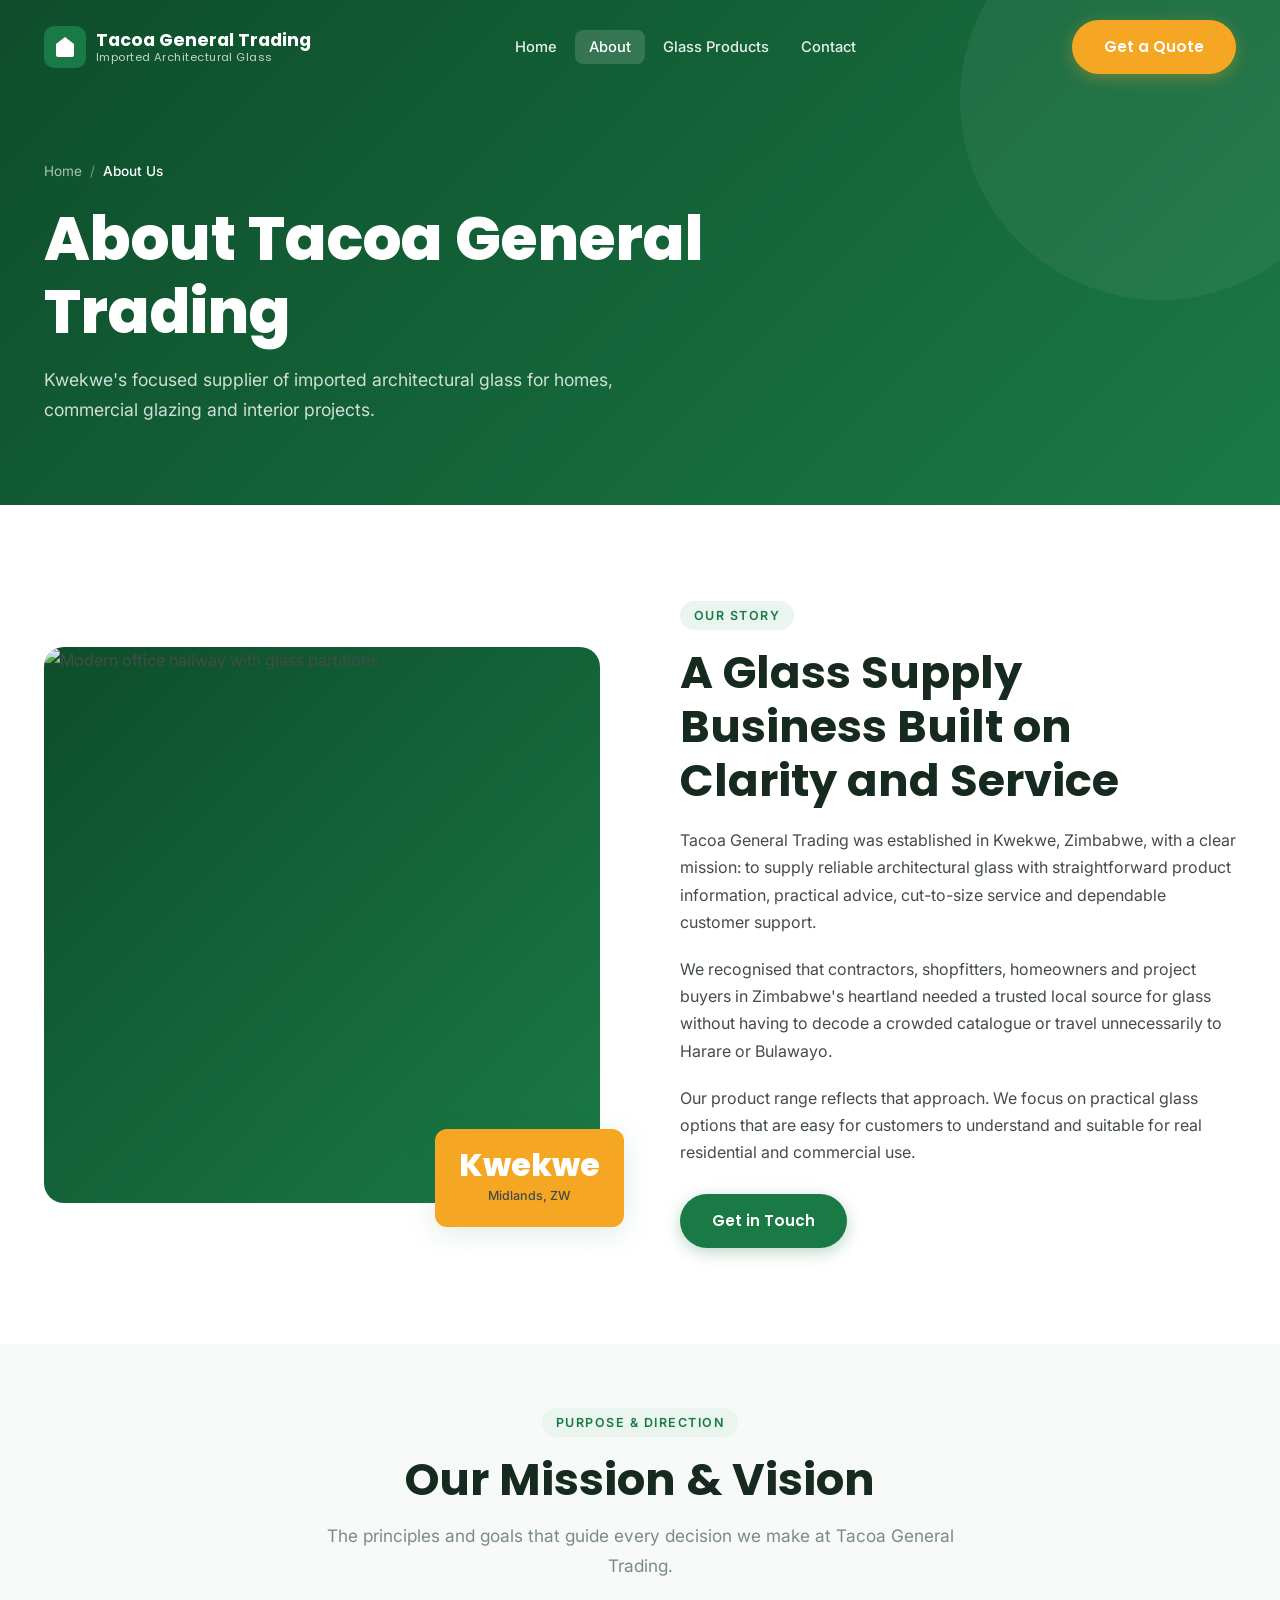
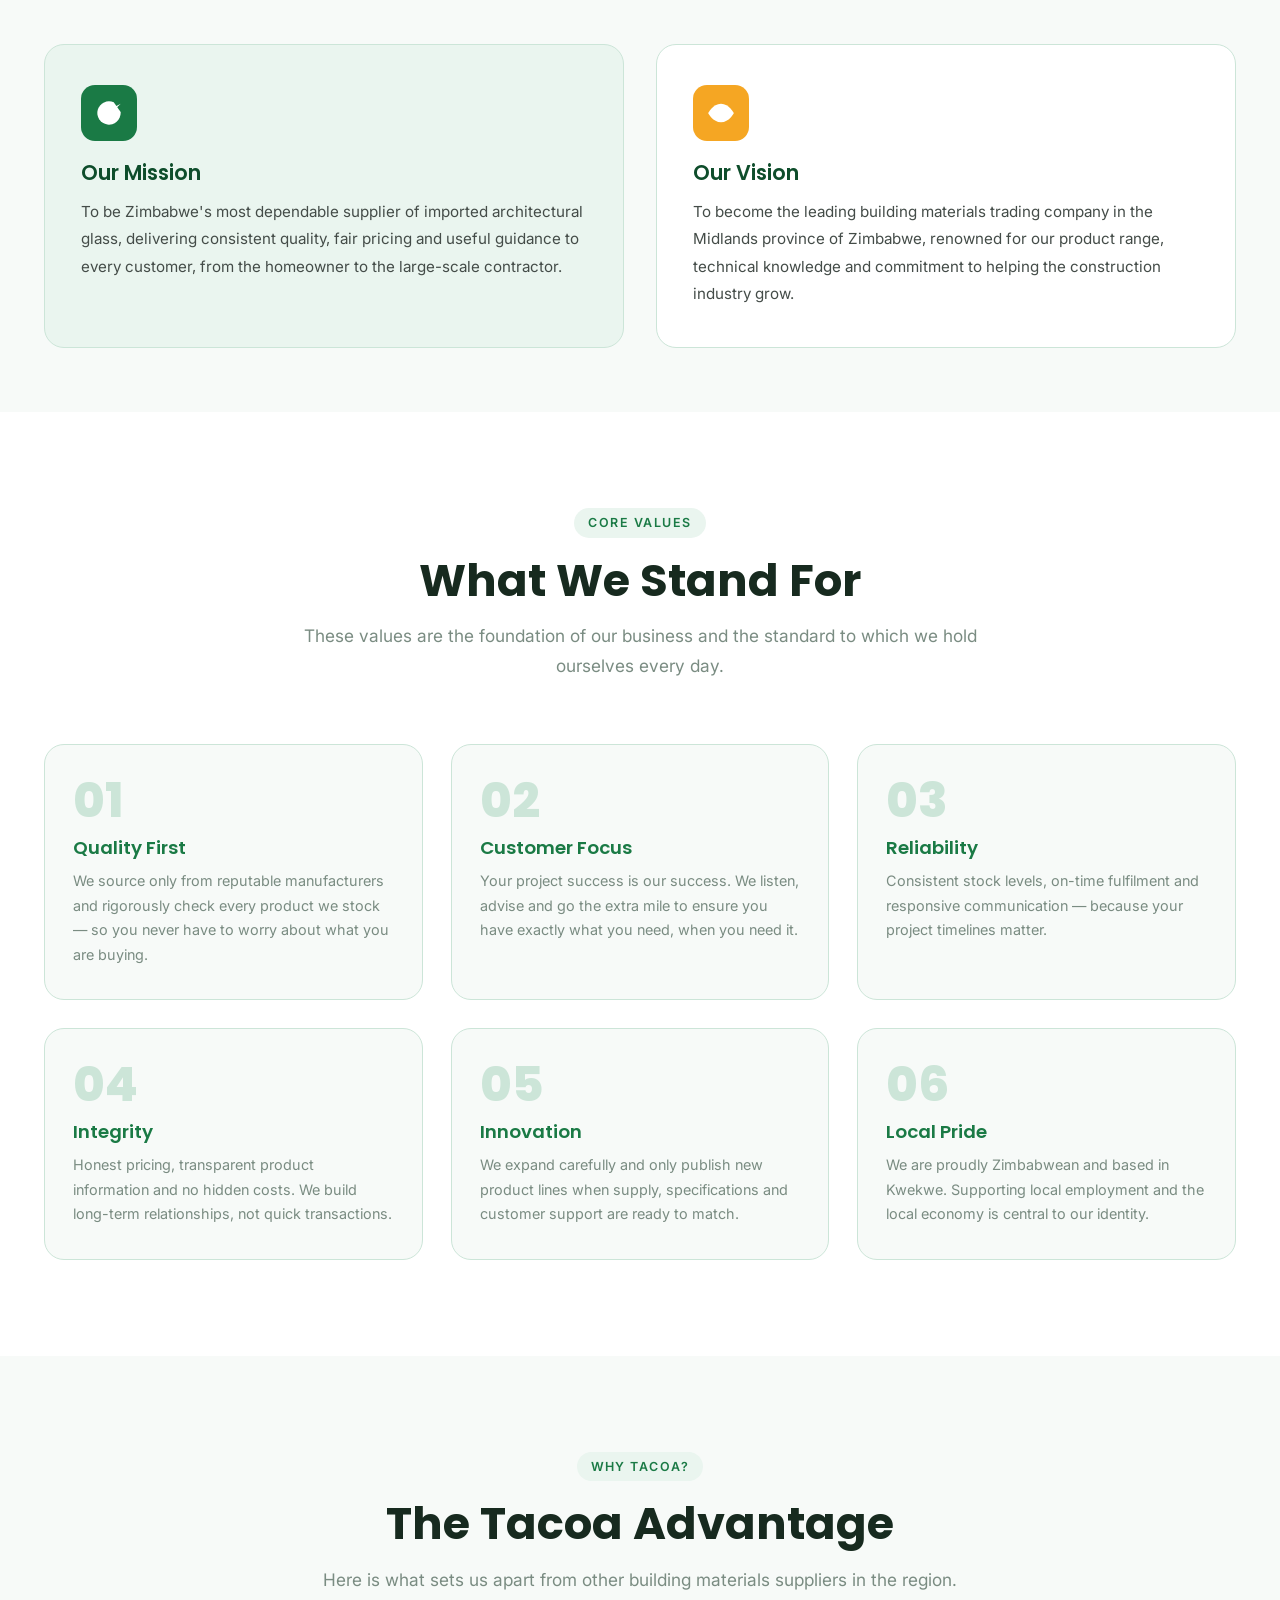
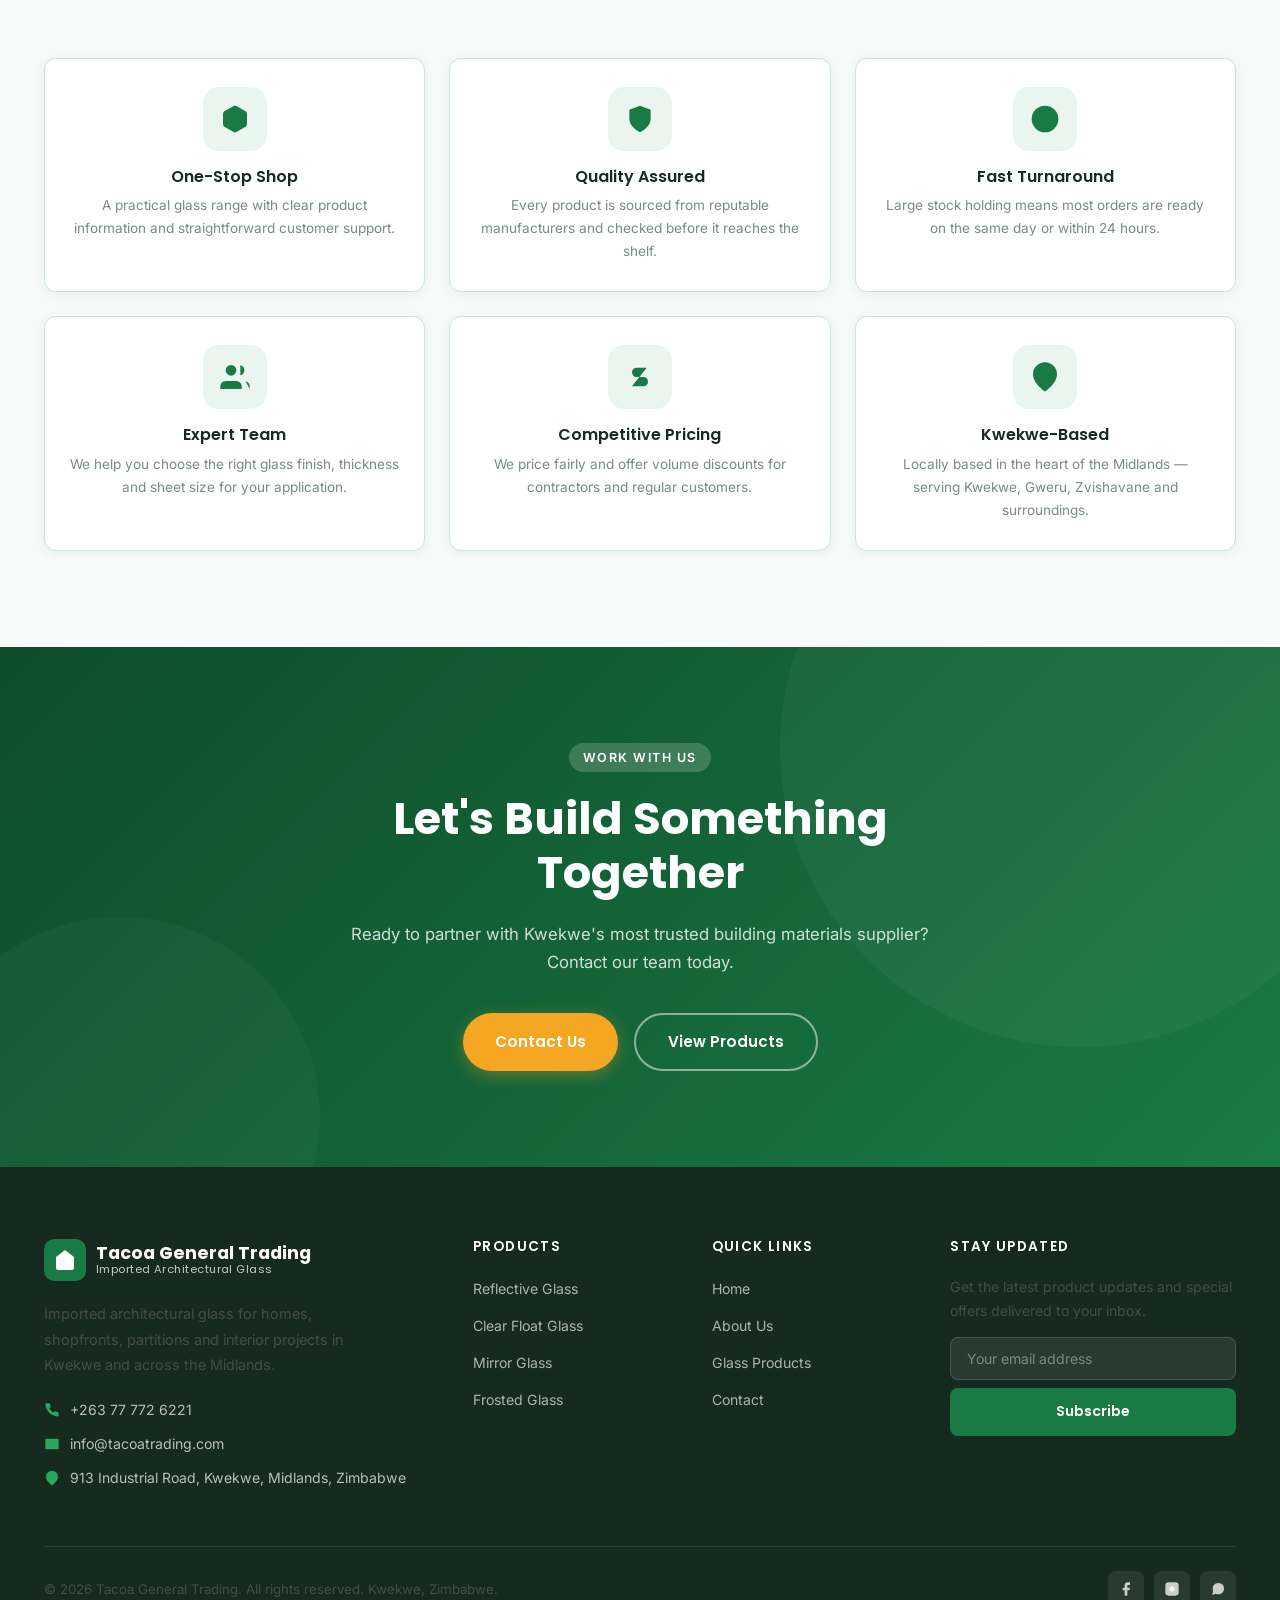
==== about.html @ ed541ab1 "Initial website commit" ====
<!DOCTYPE html>
<html lang="en">
<head>
  <meta charset="UTF-8" />
  <meta name="viewport" content="width=device-width, initial-scale=1.0" />
  <title>About Us — Tacoa General Trading Glass Supply | Kwekwe, Zimbabwe</title>
  <meta name="description" content="Learn about Tacoa General Trading, a Kwekwe-based importer and supplier of architectural glass for residential and commercial projects." />
  <link rel="stylesheet" href="css/style.css" />
</head>
<body>

  <!-- ══ NAVBAR ══════════════════════════════════════════════ -->
  <nav class="navbar" id="navbar">
    <div class="container">
      <div class="nav-inner">
        <a href="index.html" class="nav-logo">
          <div class="nav-logo-icon">
            <svg viewBox="0 0 24 24" fill="white"><path d="M3 9L12 2l9 7v11a2 2 0 01-2 2H5a2 2 0 01-2-2V9z"/><polyline points="9 22 9 12 15 12 15 22" fill="rgba(255,255,255,0.4)"/></svg>
          </div>
          <div class="nav-logo-text">Tacoa General Trading<span>Imported Architectural Glass</span></div>
        </a>
        <ul class="nav-links">
          <li><a href="index.html"      class="nav-link">Home</a></li>
          <li><a href="about.html"      class="nav-link active">About</a></li>
          <li><a href="products.html" class="nav-link">Glass Products</a></li>
          <li><a href="contact.html"    class="nav-link">Contact</a></li>
        </ul>
        <a href="contact.html" class="btn btn-accent nav-cta">Get a Quote</a>
        <button class="hamburger" id="hamburger" aria-label="Open menu"><span></span><span></span><span></span></button>
      </div>
    </div>
  </nav>

  <div class="mobile-overlay" id="mobileOverlay"></div>
  <nav class="mobile-nav" id="mobileNav">
    <a href="index.html"      class="mobile-nav-link">Home</a>
    <a href="about.html"      class="mobile-nav-link">About Us</a>
    <a href="products.html"   class="mobile-nav-link">Glass Products</a>
    <a href="contact.html"    class="mobile-nav-link">Contact</a>
    <div style="margin-top:28px;"><a href="contact.html" class="btn btn-primary" style="width:100%;justify-content:center;">Get a Quote</a></div>
  </nav>

  <!-- ══ PAGE HERO ═══════════════════════════════════════════ -->
  <section class="page-hero">
    <div class="container">
      <div class="page-hero-content">
        <div class="breadcrumb">
          <a href="index.html">Home</a>
          <span>/</span>
          <span class="current">About Us</span>
        </div>
        <h1>About Tacoa General Trading</h1>
        <p>Kwekwe's focused supplier of imported architectural glass for homes, commercial glazing and interior projects.</p>
      </div>
    </div>
  </section>

  <!-- ══ COMPANY STORY ════════════════════════════════════════ -->
  <section class="section">
    <div class="container">
      <div class="about-grid">
        <div class="about-visual fade-up">
          <div class="about-img-wrap" style="aspect-ratio:1;">
            <img src="https://images.pexels.com/photos/8477485/pexels-photo-8477485.jpeg?auto=compress&cs=tinysrgb&w=1200" alt="Modern office hallway with glass partitions" />
          </div>
          <div class="about-badge">
            <div class="num">Kwekwe</div>
            <p>Midlands, ZW</p>
          </div>
        </div>
        <div class="about-text fade-up delay-2">
          <span class="label">Our Story</span>
          <h2>A Glass Supply Business Built on Clarity and Service</h2>
          <p>
            Tacoa General Trading was established in Kwekwe, Zimbabwe, with a clear mission: to supply reliable architectural glass with straightforward product information, practical advice, cut-to-size service and dependable customer support.
          </p>
          <p>
            We recognised that contractors, shopfitters, homeowners and project buyers in Zimbabwe's heartland needed a trusted local source for glass without having to decode a crowded catalogue or travel unnecessarily to Harare or Bulawayo.
          </p>
          <p>
            Our product range reflects that approach. We focus on practical glass options that are easy for customers to understand and suitable for real residential and commercial use.
          </p>
          <a href="contact.html" class="btn btn-primary" style="margin-top:8px;">Get in Touch</a>
        </div>
      </div>
    </div>
  </section>

  <!-- ══ MISSION & VISION ════════════════════════════════════ -->
  <section class="section section-sm" style="background:var(--off-white);">
    <div class="container">
      <div class="section-header fade-up">
        <span class="label">Purpose &amp; Direction</span>
        <h2>Our Mission &amp; Vision</h2>
        <p>The principles and goals that guide every decision we make at Tacoa General Trading.</p>
      </div>
      <div class="mission-vision-grid">
        <div class="mv-card mission fade-up delay-1">
          <div class="mv-icon">
            <svg viewBox="0 0 24 24"><path d="M22 11.08V12a10 10 0 11-5.93-9.14"/><polyline points="22 4 12 14.01 9 11.01"/></svg>
          </div>
          <h3>Our Mission</h3>
          <p>
            To be Zimbabwe's most dependable supplier of imported architectural glass, delivering consistent quality, fair pricing and useful guidance to every customer, from the homeowner to the large-scale contractor.
          </p>
        </div>
        <div class="mv-card vision fade-up delay-2">
          <div class="mv-icon">
            <svg viewBox="0 0 24 24"><path d="M1 12s4-8 11-8 11 8 11 8-4 8-11 8-11-8-11-8z"/><circle cx="12" cy="12" r="3"/></svg>
          </div>
          <h3>Our Vision</h3>
          <p>
            To become the leading building materials trading company in the Midlands province of Zimbabwe, renowned for our product range, technical knowledge and commitment to helping the construction industry grow.
          </p>
        </div>
      </div>
    </div>
  </section>

  <!-- ══ VALUES ═══════════════════════════════════════════════ -->
  <section class="section values-section">
    <div class="container">
      <div class="section-header fade-up">
        <span class="label">Core Values</span>
        <h2>What We Stand For</h2>
        <p>These values are the foundation of our business and the standard to which we hold ourselves every day.</p>
      </div>
      <div class="values-grid">
        <div class="value-card fade-up delay-1">
          <div class="value-num">01</div>
          <h3>Quality First</h3>
          <p>We source only from reputable manufacturers and rigorously check every product we stock — so you never have to worry about what you are buying.</p>
        </div>
        <div class="value-card fade-up delay-2">
          <div class="value-num">02</div>
          <h3>Customer Focus</h3>
          <p>Your project success is our success. We listen, advise and go the extra mile to ensure you have exactly what you need, when you need it.</p>
        </div>
        <div class="value-card fade-up delay-3">
          <div class="value-num">03</div>
          <h3>Reliability</h3>
          <p>Consistent stock levels, on-time fulfilment and responsive communication — because your project timelines matter.</p>
        </div>
        <div class="value-card fade-up delay-1">
          <div class="value-num">04</div>
          <h3>Integrity</h3>
          <p>Honest pricing, transparent product information and no hidden costs. We build long-term relationships, not quick transactions.</p>
        </div>
        <div class="value-card fade-up delay-2">
          <div class="value-num">05</div>
          <h3>Innovation</h3>
          <p>We expand carefully and only publish new product lines when supply, specifications and customer support are ready to match.</p>
        </div>
        <div class="value-card fade-up delay-3">
          <div class="value-num">06</div>
          <h3>Local Pride</h3>
          <p>We are proudly Zimbabwean and based in Kwekwe. Supporting local employment and the local economy is central to our identity.</p>
        </div>
      </div>
    </div>
  </section>

  <!-- ══ WHY CHOOSE US ════════════════════════════════════════ -->
  <section class="section" style="background:var(--off-white);">
    <div class="container">
      <div class="section-header fade-up">
        <span class="label">Why Tacoa?</span>
        <h2>The Tacoa Advantage</h2>
        <p>Here is what sets us apart from other building materials suppliers in the region.</p>
      </div>
      <div class="products-grid">
        <div class="product-card fade-up delay-1">
          <div class="product-icon"><svg viewBox="0 0 24 24"><path d="M21 16V8a2 2 0 00-1-1.73l-7-4a2 2 0 00-2 0l-7 4A2 2 0 003 8v8a2 2 0 001 1.73l7 4a2 2 0 002 0l7-4A2 2 0 0021 16z"/></svg></div>
          <h4>One-Stop Shop</h4>
          <p>A practical glass range with clear product information and straightforward customer support.</p>
        </div>
        <div class="product-card fade-up delay-2">
          <div class="product-icon"><svg viewBox="0 0 24 24"><path d="M12 22s8-4 8-10V5l-8-3-8 3v7c0 6 8 10 8 10z"/></svg></div>
          <h4>Quality Assured</h4>
          <p>Every product is sourced from reputable manufacturers and checked before it reaches the shelf.</p>
        </div>
        <div class="product-card fade-up delay-3">
          <div class="product-icon"><svg viewBox="0 0 24 24"><circle cx="12" cy="12" r="10"/><polyline points="12 6 12 12 16 14"/></svg></div>
          <h4>Fast Turnaround</h4>
          <p>Large stock holding means most orders are ready on the same day or within 24 hours.</p>
        </div>
        <div class="product-card fade-up delay-1">
          <div class="product-icon"><svg viewBox="0 0 24 24"><path d="M17 21v-2a4 4 0 00-4-4H5a4 4 0 00-4 4v2"/><circle cx="9" cy="7" r="4"/><path d="M23 21v-2a4 4 0 00-3-3.87M16 3.13a4 4 0 010 7.75"/></svg></div>
          <h4>Expert Team</h4>
          <p>We help you choose the right glass finish, thickness and sheet size for your application.</p>
        </div>
        <div class="product-card fade-up delay-2">
          <div class="product-icon"><svg viewBox="0 0 24 24"><line x1="12" y1="1" x2="12" y2="23"/><path d="M17 5H9.5a3.5 3.5 0 000 7h5a3.5 3.5 0 010 7H6"/></svg></div>
          <h4>Competitive Pricing</h4>
          <p>We price fairly and offer volume discounts for contractors and regular customers.</p>
        </div>
        <div class="product-card fade-up delay-3">
          <div class="product-icon"><svg viewBox="0 0 24 24"><path d="M21 10c0 7-9 13-9 13S3 17 3 10a9 9 0 0118 0z"/><circle cx="12" cy="10" r="3"/></svg></div>
          <h4>Kwekwe-Based</h4>
          <p>Locally based in the heart of the Midlands — serving Kwekwe, Gweru, Zvishavane and surroundings.</p>
        </div>
      </div>
    </div>
  </section>

  <!-- ══ CTA ══════════════════════════════════════════════════ -->
  <section class="cta-banner">
    <div class="cta-content fade-up">
      <span class="label white">Work With Us</span>
      <h2>Let's Build Something Together</h2>
      <p>Ready to partner with Kwekwe's most trusted building materials supplier? Contact our team today.</p>
      <div class="cta-actions">
        <a href="contact.html"  class="btn btn-accent">Contact Us</a>
        <a href="products.html" class="btn btn-outline" style="border-color:rgba(255,255,255,.5);color:white;">View Products</a>
      </div>
    </div>
  </section>

  <!-- ══ FOOTER ═══════════════════════════════════════════════ -->
  <footer>
    <div class="container">
      <div class="footer-grid">
        <div class="footer-brand">
          <a href="index.html" class="nav-logo" style="text-decoration:none;">
            <div class="nav-logo-icon"><svg viewBox="0 0 24 24" fill="white"><path d="M3 9L12 2l9 7v11a2 2 0 01-2 2H5a2 2 0 01-2-2V9z"/></svg></div>
            <div class="nav-logo-text">Tacoa General Trading<span>Imported Architectural Glass</span></div>
          </a>
          <p>Imported architectural glass for homes, shopfronts, partitions and interior projects in Kwekwe and across the Midlands.</p>
          <div class="footer-contact">
            <a href="tel:+263777726221"><svg viewBox="0 0 24 24" fill="currentColor"><path d="M22 16.92v3a2 2 0 01-2.18 2 19.79 19.79 0 01-8.63-3.07 19.5 19.5 0 01-6-6A19.79 19.79 0 012.12 4.18 2 2 0 014.11 2h3a2 2 0 012 1.72c.127.96.361 1.903.7 2.81a2 2 0 01-.45 2.11L8.09 9.91a16 16 0 006 6l1.27-1.27a2 2 0 012.11-.45c.907.339 1.85.573 2.81.7A2 2 0 0122 16.92z"/></svg>+263 77 772 6221</a>
            <a href="mailto:info@tacoatrading.com"><svg viewBox="0 0 24 24" fill="currentColor"><path d="M4 4h16c1.1 0 2 .9 2 2v12c0 1.1-.9 2-2 2H4c-1.1 0-2-.9-2-2V6c0-1.1.9-2 2-2z"/><polyline points="22,6 12,13 2,6"/></svg>info@tacoatrading.com</a>
            <a href="https://maps.google.com/?q=913+Industrial+Road,+Kwekwe,+Midlands,+Zimbabwe" target="_blank" rel="noopener noreferrer"><svg viewBox="0 0 24 24" fill="currentColor"><path d="M21 10c0 7-9 13-9 13S3 17 3 10a9 9 0 0118 0z"/><circle cx="12" cy="10" r="3"/></svg>913 Industrial Road, Kwekwe, Midlands, Zimbabwe</a>
          </div>
        </div>
        <div class="footer-col">
          <h4>Products</h4>
          <ul>
            <li><a href="products.html#reflective">Reflective Glass</a></li>
            <li><a href="products.html#clear-float">Clear Float Glass</a></li>
            <li><a href="products.html#mirror">Mirror Glass</a></li>
            <li><a href="products.html#frosted">Frosted Glass</a></li>
          </ul>
        </div>
        <div class="footer-col">
          <h4>Quick Links</h4>
          <ul>
            <li><a href="index.html">Home</a></li>
            <li><a href="about.html">About Us</a></li>
            <li><a href="products.html">Glass Products</a></li>
            <li><a href="contact.html">Contact</a></li>
          </ul>
        </div>
        <div class="footer-col footer-newsletter">
          <h4>Stay Updated</h4>
          <p>Get the latest product updates and special offers delivered to your inbox.</p>
          <form class="newsletter-form" onsubmit="return false;">
            <input type="email" class="newsletter-input" placeholder="Your email address" autocomplete="email" />
            <button class="newsletter-btn" type="submit">Subscribe</button>
          </form>
        </div>
      </div>
      <div class="footer-bottom">
        <p>&copy; 2026 Tacoa General Trading. All rights reserved. Kwekwe, Zimbabwe.</p>
        <div class="social-links">
          <a href="#" class="social-link" aria-label="Facebook"><svg viewBox="0 0 24 24" fill="currentColor"><path d="M18 2h-3a5 5 0 00-5 5v3H7v4h3v8h4v-8h3l1-4h-4V7a1 1 0 011-1h3z"/></svg></a>
          <a href="#" class="social-link" aria-label="Instagram"><svg viewBox="0 0 24 24" fill="currentColor"><rect x="2" y="2" width="20" height="20" rx="5" ry="5"/><path d="M16 11.37A4 4 0 1112.63 8 4 4 0 0116 11.37z"/><line x1="17.5" y1="6.5" x2="17.51" y2="6.5"/></svg></a>
          <a href="#" class="social-link" aria-label="WhatsApp"><svg viewBox="0 0 24 24" fill="currentColor"><path d="M21 11.5a8.38 8.38 0 01-.9 3.8 8.5 8.5 0 01-7.6 4.7 8.38 8.38 0 01-3.8-.9L3 21l1.9-5.7a8.38 8.38 0 01-.9-3.8 8.5 8.5 0 014.7-7.6 8.38 8.38 0 013.8-.9h.5a8.48 8.48 0 018 8v.5z"/></svg></a>
        </div>
      </div>
    </div>
  </footer>

  <script src="js/main.js"></script>
</body>
</html>
---- css/style.css ----
/* ============================================================
   TACOA GENERAL TRADING — Main Stylesheet
   ============================================================ */

@import url('https://fonts.googleapis.com/css2?family=Inter:wght@300;400;500;600&family=Poppins:wght@400;600;700;800&display=swap');

/* ── Custom Properties ──────────────────────────────────────── */
:root {
  --primary:       #1a7a45;
  --primary-dark:  #0e4d2b;
  --primary-light: #28a85c;
  --primary-pale:  #eaf5ef;
  --accent:        #f5a623;
  --accent-dark:   #d4881a;
  --white:         #ffffff;
  --off-white:     #f7faf8;
  --text-dark:     #172a1f;
  --text-body:     #444c48;
  --text-light:    #7a8c82;
  --border:        #cce5d8;
  --shadow-sm:     0 2px 10px rgba(26,122,69,.08);
  --shadow:        0 6px 28px rgba(26,122,69,.14);
  --shadow-lg:     0 12px 48px rgba(26,122,69,.22);
  --radius:        12px;
  --radius-lg:     20px;
  --transition:    all .3s ease;
  --max-w:         1240px;
}

/* ── Reset & Base ─────────────────────────────────────────── */
*, *::before, *::after { margin: 0; padding: 0; box-sizing: border-box; }
html { scroll-behavior: smooth; font-size: 16px; }
body {
  font-family: 'Inter', 'Segoe UI', sans-serif;
  color: var(--text-body);
  background: var(--white);
  line-height: 1.7;
  overflow-x: hidden;
}
img { max-width: 100%; height: auto; display: block; }
a  { text-decoration: none; color: inherit; }
ul { list-style: none; }
button { cursor: pointer; border: none; background: none; font: inherit; }

/* ── Typography ───────────────────────────────────────────── */
h1, h2, h3, h4 {
  font-family: 'Poppins', sans-serif;
  color: var(--text-dark);
  line-height: 1.2;
}
h1 { font-size: clamp(2.2rem, 5vw, 3.8rem); font-weight: 800; }
h2 { font-size: clamp(1.8rem, 3.5vw, 2.8rem); font-weight: 700; }
h3 { font-size: clamp(1.2rem, 2.5vw, 1.6rem); font-weight: 600; }
h4 { font-size: 1.1rem; font-weight: 600; }
p  { font-size: 1rem; color: var(--text-body); }

/* ── Layout Utilities ─────────────────────────────────────── */
.container  { max-width: var(--max-w); margin: 0 auto; padding: 0 24px; }
.section    { padding: 96px 0; }
.section-sm { padding: 64px 0; }

.label {
  display: inline-block;
  font-size: .78rem;
  font-weight: 600;
  letter-spacing: .12em;
  text-transform: uppercase;
  color: var(--primary);
  background: var(--primary-pale);
  padding: 4px 14px;
  border-radius: 100px;
  margin-bottom: 16px;
}
.label.white {
  color: var(--white);
  background: rgba(255,255,255,.18);
}

.section-header { text-align: center; max-width: 680px; margin: 0 auto 64px; }
.section-header p { font-size: 1.08rem; color: var(--text-light); margin-top: 14px; }

/* ── Buttons ──────────────────────────────────────────────── */
.btn {
  display: inline-flex;
  align-items: center;
  gap: 8px;
  padding: 14px 32px;
  border-radius: 100px;
  font-family: 'Poppins', sans-serif;
  font-size: .95rem;
  font-weight: 600;
  transition: var(--transition);
  white-space: nowrap;
}
.btn-primary {
  background: var(--primary);
  color: var(--white);
  box-shadow: 0 4px 16px rgba(26,122,69,.3);
}
.btn-primary:hover {
  background: var(--primary-dark);
  transform: translateY(-2px);
  box-shadow: 0 8px 24px rgba(26,122,69,.4);
}
.btn-outline {
  border: 2px solid var(--primary);
  color: var(--primary);
}
.btn-outline:hover {
  background: var(--primary);
  color: var(--white);
  transform: translateY(-2px);
}
.btn-white {
  background: var(--white);
  color: var(--primary-dark);
  box-shadow: 0 4px 16px rgba(0,0,0,.12);
}
.btn-white:hover {
  background: var(--primary-pale);
  transform: translateY(-2px);
}
.btn-accent {
  background: var(--accent);
  color: var(--white);
  box-shadow: 0 4px 16px rgba(245,166,35,.35);
}
.btn-accent:hover {
  background: var(--accent-dark);
  transform: translateY(-2px);
}

/* ── Navigation ───────────────────────────────────────────── */
.navbar {
  position: fixed;
  top: 0; left: 0; right: 0;
  z-index: 1000;
  padding: 20px 0;
  transition: var(--transition);
}
.navbar.scrolled {
  background: var(--white);
  box-shadow: 0 2px 24px rgba(0,0,0,.1);
  padding: 12px 0;
}
.navbar.scrolled .nav-logo-text { color: var(--primary-dark); }
.navbar.scrolled .nav-link      { color: var(--text-dark); }
.navbar.scrolled .nav-link:hover { color: var(--primary); }

.nav-inner {
  display: flex;
  align-items: center;
  justify-content: space-between;
  gap: 24px;
}

.nav-logo { display: flex; align-items: center; gap: 10px; }
.nav-logo-icon {
  width: 42px; height: 42px;
  background: var(--primary);
  border-radius: 10px;
  display: flex; align-items: center; justify-content: center;
  flex-shrink: 0;
}
.nav-logo-icon svg { width: 24px; height: 24px; fill: white; }
.nav-logo-text {
  font-family: 'Poppins', sans-serif;
  font-weight: 700;
  font-size: 1.1rem;
  color: var(--white);
  line-height: 1.15;
  transition: var(--transition);
}
.nav-logo-text span {
  display: block;
  font-size: .7rem;
  font-weight: 400;
  opacity: .75;
  letter-spacing: .04em;
}

.nav-links {
  display: flex;
  align-items: center;
  gap: 4px;
}
.nav-link {
  font-size: .92rem;
  font-weight: 500;
  color: rgba(255,255,255,.9);
  padding: 8px 14px;
  border-radius: 8px;
  transition: var(--transition);
}
.nav-link:hover, .nav-link.active {
  color: var(--white);
  background: rgba(255,255,255,.15);
}
.navbar.scrolled .nav-link:hover,
.navbar.scrolled .nav-link.active {
  background: var(--primary-pale);
  color: var(--primary);
}

.nav-cta { margin-left: 12px; }

/* Dropdown */
.nav-dropdown { position: relative; }
.dropdown-menu {
  position: absolute;
  top: calc(100% + 8px);
  left: 50%;
  transform: translateX(-50%) translateY(8px);
  background: var(--white);
  border-radius: var(--radius);
  box-shadow: var(--shadow-lg);
  min-width: 220px;
  padding: 8px;
  opacity: 0;
  pointer-events: none;
  transition: var(--transition);
  border: 1px solid var(--border);
}
.nav-dropdown:hover .dropdown-menu {
  opacity: 1;
  pointer-events: all;
  transform: translateX(-50%) translateY(0);
}
.dropdown-item {
  display: flex;
  align-items: center;
  gap: 10px;
  padding: 10px 14px;
  border-radius: 8px;
  font-size: .9rem;
  font-weight: 500;
  color: var(--text-dark);
  transition: var(--transition);
}
.dropdown-item:hover {
  background: var(--primary-pale);
  color: var(--primary);
}
.dropdown-item .icon {
  width: 32px; height: 32px;
  background: var(--primary-pale);
  border-radius: 8px;
  display: flex; align-items: center; justify-content: center;
  flex-shrink: 0;
}
.dropdown-item:hover .icon { background: var(--primary); }
.dropdown-item:hover .icon svg { fill: white; stroke: white; }

/* Hamburger */
.hamburger {
  display: none;
  flex-direction: column;
  gap: 5px;
  padding: 8px;
}
.hamburger span {
  display: block;
  width: 24px; height: 2px;
  background: var(--white);
  border-radius: 2px;
  transition: var(--transition);
}
.navbar.scrolled .hamburger span { background: var(--text-dark); }
.hamburger.open span:nth-child(1) { transform: rotate(45deg) translate(5px,5px); }
.hamburger.open span:nth-child(2) { opacity: 0; }
.hamburger.open span:nth-child(3) { transform: rotate(-45deg) translate(5px,-5px); }

/* Mobile Nav */
.mobile-nav {
  position: fixed;
  top: 0; right: -100%;
  width: min(340px, 100vw);
  height: 100vh;
  background: var(--white);
  z-index: 999;
  padding: 100px 32px 40px;
  box-shadow: -8px 0 40px rgba(0,0,0,.15);
  transition: right .35s ease;
  overflow-y: auto;
}
.mobile-nav.open { right: 0; }
.mobile-nav-link {
  display: block;
  font-family: 'Poppins', sans-serif;
  font-size: 1.1rem;
  font-weight: 600;
  color: var(--text-dark);
  padding: 14px 0;
  border-bottom: 1px solid var(--border);
  transition: var(--transition);
}
.mobile-nav-link:hover { color: var(--primary); padding-left: 8px; }
.mobile-nav-sub { padding-left: 16px; }
.mobile-nav-sub .mobile-nav-link { font-size: .95rem; font-weight: 500; }
.mobile-overlay {
  position: fixed;
  inset: 0;
  background: rgba(0,0,0,.45);
  z-index: 998;
  opacity: 0;
  pointer-events: none;
  transition: opacity .35s ease;
}
.mobile-overlay.open { opacity: 1; pointer-events: all; }

/* ── Hero ─────────────────────────────────────────────────── */
.hero {
  min-height: 100vh;
  position: relative;
  display: flex;
  align-items: center;
  overflow: hidden;
}
.hero-bg {
  position: absolute;
  inset: 0;
  background: linear-gradient(135deg, #0a3320 0%, #1a7a45 50%, #0f5530 100%);
}
.hero-pattern {
  position: absolute;
  inset: 0;
  background-image:
    radial-gradient(circle at 20% 50%, rgba(255,255,255,.04) 0%, transparent 40%),
    radial-gradient(circle at 80% 20%, rgba(255,255,255,.06) 0%, transparent 35%),
    radial-gradient(circle at 60% 80%, rgba(245,166,35,.08) 0%, transparent 30%);
  background-size: 100% 100%;
}
.hero-shapes {
  position: absolute;
  inset: 0;
  pointer-events: none;
}
.shape {
  position: absolute;
  border-radius: 50%;
  opacity: .06;
  background: var(--white);
}
.shape-1 { width: 500px; height: 500px; top: -150px; right: -100px; }
.shape-2 { width: 300px; height: 300px; bottom: 50px; left: -80px; }
.shape-3 { width: 180px; height: 180px; top: 30%; right: 20%; opacity: .04; }

.hero-content {
  position: relative;
  z-index: 1;
  padding: 140px 0 80px;
}
.hero-grid {
  display: grid;
  grid-template-columns: 1fr 1fr;
  gap: 60px;
  align-items: center;
}
.hero-text .label { margin-bottom: 20px; }
.hero-title {
  color: var(--white);
  margin-bottom: 24px;
  text-shadow: 0 2px 20px rgba(0,0,0,.2);
}
.hero-title .highlight {
  color: var(--accent);
  display: block;
}
.hero-sub {
  font-size: 1.12rem;
  color: rgba(255,255,255,.82);
  max-width: 520px;
  margin-bottom: 40px;
}
.hero-actions { display: flex; gap: 16px; flex-wrap: wrap; }

.hero-stats {
  display: grid;
  grid-template-columns: repeat(2, 1fr);
  gap: 20px;
  margin-top: 52px;
}
.stat-card {
  background: rgba(255,255,255,.1);
  backdrop-filter: blur(12px);
  border: 1px solid rgba(255,255,255,.15);
  border-radius: var(--radius);
  padding: 20px 24px;
}
.stat-number {
  font-family: 'Poppins', sans-serif;
  font-size: 2rem;
  font-weight: 800;
  color: var(--white);
  line-height: 1;
}
.stat-number .plus { color: var(--accent); }
.stat-label { font-size: .82rem; color: rgba(255,255,255,.7); margin-top: 4px; }

.hero-visual {
  display: grid;
  grid-template-columns: 1fr 1fr;
  gap: 16px;
}
.hero-card {
  background: rgba(255,255,255,.1);
  backdrop-filter: blur(12px);
  border: 1px solid rgba(255,255,255,.15);
  border-radius: var(--radius-lg);
  padding: 28px 22px;
  transition: var(--transition);
}
.hero-card:hover {
  background: rgba(255,255,255,.16);
  transform: translateY(-4px);
}
.hero-card:nth-child(2) { margin-top: 32px; }
.hero-card:nth-child(3) { margin-top: -16px; }
.hero-card-icon {
  width: 52px; height: 52px;
  background: var(--accent);
  border-radius: 12px;
  display: flex; align-items: center; justify-content: center;
  margin-bottom: 16px;
}
.hero-card-icon svg { width: 26px; height: 26px; fill: white; }
.hero-card h4 { color: var(--white); font-size: 1rem; margin-bottom: 6px; }
.hero-card p  { font-size: .82rem; color: rgba(255,255,255,.7); line-height: 1.5; }

/* ── About Home ───────────────────────────────────────────── */
.about-home { background: var(--off-white); }
.about-grid {
  display: grid;
  grid-template-columns: 1fr 1fr;
  gap: 80px;
  align-items: center;
}
.about-visual { position: relative; }
.about-img-wrap {
  border-radius: var(--radius-lg);
  overflow: hidden;
  aspect-ratio: 4/3;
  background: linear-gradient(135deg, var(--primary-dark), var(--primary));
  display: flex; align-items: center; justify-content: center;
}
.about-img-wrap img {
  width: 100%;
  height: 100%;
  object-fit: cover;
  display: block;
}
.about-img-placeholder {
  text-align: center;
  color: rgba(255,255,255,.7);
}
.about-img-placeholder svg { width: 64px; height: 64px; fill: rgba(255,255,255,.5); margin: 0 auto 12px; }
.about-img-placeholder p { font-size: .85rem; }
.about-badge {
  position: absolute;
  bottom: -24px; right: -24px;
  background: var(--accent);
  color: var(--white);
  border-radius: var(--radius);
  padding: 20px 24px;
  box-shadow: var(--shadow);
  text-align: center;
}
.about-badge .num {
  font-family: 'Poppins', sans-serif;
  font-size: 2rem;
  font-weight: 800;
  line-height: 1;
}
.about-badge p { font-size: .78rem; margin-top: 4px; font-weight: 500; }

.about-text h2 { margin-bottom: 20px; }
.about-text p  { margin-bottom: 20px; }
.about-features { margin: 28px 0; display: flex; flex-direction: column; gap: 16px; }
.feature-item { display: flex; gap: 14px; align-items: flex-start; }
.feature-icon {
  width: 42px; height: 42px;
  background: var(--primary-pale);
  border-radius: 10px;
  display: flex; align-items: center; justify-content: center;
  flex-shrink: 0;
}
.feature-icon svg { width: 20px; height: 20px; fill: var(--primary); }
.feature-text h4 { font-size: .95rem; margin-bottom: 2px; }
.feature-text p  { font-size: .85rem; color: var(--text-light); }

/* ── Divisions ────────────────────────────────────────────── */
.divisions { background: var(--white); }
.divisions-grid {
  display: grid;
  grid-template-columns: repeat(2, 1fr);
  gap: 32px;
}
.division-card {
  border-radius: var(--radius-lg);
  overflow: hidden;
  box-shadow: var(--shadow-sm);
  border: 1px solid var(--border);
  transition: var(--transition);
  display: flex;
  flex-direction: column;
}
.division-card:hover {
  box-shadow: var(--shadow-lg);
  transform: translateY(-6px);
}
.division-header {
  padding: 36px 32px 28px;
  position: relative;
  overflow: hidden;
}
.division-header.green { background: linear-gradient(135deg, #0f4d2b, #1a7a45); }
.division-header.amber { background: linear-gradient(135deg, #7a4000, #c8740a); }
.division-header-bg {
  position: absolute;
  top: -40px; right: -40px;
  width: 160px; height: 160px;
  border-radius: 50%;
  background: rgba(255,255,255,.07);
}
.division-tag {
  font-size: .72rem;
  font-weight: 600;
  letter-spacing: .1em;
  text-transform: uppercase;
  color: rgba(255,255,255,.7);
  background: rgba(255,255,255,.12);
  padding: 4px 12px;
  border-radius: 100px;
  display: inline-block;
  margin-bottom: 12px;
}
.division-icon {
  width: 56px; height: 56px;
  background: rgba(255,255,255,.15);
  border-radius: 14px;
  display: flex; align-items: center; justify-content: center;
  margin-bottom: 16px;
}
.division-icon svg { width: 30px; height: 30px; fill: white; }
.division-header h3 { color: white; font-size: 1.5rem; margin-bottom: 10px; }
.division-header p  { color: rgba(255,255,255,.8); font-size: .9rem; }

.division-body {
  padding: 28px 32px 32px;
  flex: 1;
  display: flex;
  flex-direction: column;
}
.division-list { flex: 1; margin-bottom: 28px; }
.division-list li {
  display: flex;
  gap: 10px;
  align-items: flex-start;
  padding: 10px 0;
  border-bottom: 1px solid var(--border);
  font-size: .9rem;
  color: var(--text-body);
}
.division-list li:last-child { border-bottom: none; }
.division-list li::before {
  content: '';
  width: 8px; height: 8px;
  background: var(--primary);
  border-radius: 50%;
  margin-top: 7px;
  flex-shrink: 0;
}
.division-card:nth-child(2) .division-list li::before { background: var(--accent); }

/* ── Products Grid ────────────────────────────────────────── */
.products-section { background: var(--off-white); }
.products-grid {
  display: grid;
  grid-template-columns: repeat(3, 1fr);
  gap: 24px;
}
.product-card {
  background: var(--white);
  border-radius: var(--radius);
  padding: 28px 24px;
  box-shadow: var(--shadow-sm);
  border: 1px solid var(--border);
  transition: var(--transition);
  text-align: center;
}
.product-card:hover {
  box-shadow: var(--shadow);
  transform: translateY(-4px);
  border-color: var(--primary);
}
.product-icon {
  width: 64px; height: 64px;
  background: var(--primary-pale);
  border-radius: 16px;
  display: flex; align-items: center; justify-content: center;
  margin: 0 auto 16px;
  transition: var(--transition);
}
.product-card:hover .product-icon { background: var(--primary); }
.product-icon svg { width: 32px; height: 32px; fill: var(--primary); transition: var(--transition); }
.product-card:hover .product-icon svg { fill: white; }
.product-card h4 { margin-bottom: 8px; font-size: 1rem; }
.product-card p  { font-size: .85rem; color: var(--text-light); }

/* ── Values ───────────────────────────────────────────────── */
.values-section { background: var(--white); }
.values-grid {
  display: grid;
  grid-template-columns: repeat(3, 1fr);
  gap: 28px;
}
.value-card {
  padding: 32px 28px;
  border-radius: var(--radius-lg);
  background: var(--off-white);
  border: 1px solid var(--border);
  transition: var(--transition);
}
.value-card:hover {
  background: var(--primary-pale);
  border-color: var(--primary);
  transform: translateY(-4px);
}
.value-num {
  font-family: 'Poppins', sans-serif;
  font-size: 3rem;
  font-weight: 800;
  color: var(--border);
  line-height: 1;
  margin-bottom: 12px;
  transition: var(--transition);
}
.value-card:hover .value-num { color: var(--primary-pale); }
.value-card h3 { font-size: 1.15rem; color: var(--primary); margin-bottom: 10px; }
.value-card p  { font-size: .9rem; color: var(--text-light); }

/* ── Stats Banner ─────────────────────────────────────────── */
.stats-banner {
  background: linear-gradient(135deg, var(--primary-dark) 0%, var(--primary) 100%);
  padding: 72px 0;
}
.stats-grid {
  display: grid;
  grid-template-columns: repeat(4, 1fr);
  gap: 32px;
  text-align: center;
}
.stats-item {}
.stats-num {
  font-family: 'Poppins', sans-serif;
  font-size: 3rem;
  font-weight: 800;
  color: var(--white);
  line-height: 1;
  margin-bottom: 8px;
}
.stats-num .plus { color: var(--accent); }
.stats-label { font-size: .9rem; color: rgba(255,255,255,.75); }

/* ── Subsidiary Spotlight ─────────────────────────────────── */
.subsidiary-spotlight {
  background: var(--off-white);
  overflow: hidden;
}
.spotlight-grid {
  display: grid;
  grid-template-columns: 1fr 1fr;
  gap: 0;
  border-radius: var(--radius-lg);
  overflow: hidden;
  box-shadow: var(--shadow-lg);
}
.spotlight-visual {
  background: linear-gradient(135deg, #7a4000, #c8740a, #e0921a);
  padding: 56px 48px;
  position: relative;
  overflow: hidden;
  display: flex;
  flex-direction: column;
  justify-content: center;
}
.spotlight-bg-shape {
  position: absolute;
  width: 350px; height: 350px;
  border-radius: 50%;
  background: rgba(255,255,255,.06);
  bottom: -100px; right: -100px;
}
.spotlight-label {
  font-size: .72rem;
  font-weight: 600;
  letter-spacing: .12em;
  text-transform: uppercase;
  color: rgba(255,255,255,.7);
  background: rgba(255,255,255,.12);
  padding: 4px 14px;
  border-radius: 100px;
  display: inline-block;
  margin-bottom: 20px;
  width: fit-content;
}
.spotlight-visual h2 { color: white; font-size: clamp(1.6rem,3vw,2.4rem); margin-bottom: 16px; }
.spotlight-visual p  { color: rgba(255,255,255,.8); font-size: .95rem; line-height: 1.7; margin-bottom: 28px; }
.spotlight-features {
  display: flex;
  flex-direction: column;
  gap: 12px;
  margin-bottom: 36px;
}
.spotlight-feat {
  display: flex;
  gap: 10px;
  align-items: center;
  color: rgba(255,255,255,.9);
  font-size: .9rem;
}
.spotlight-feat::before {
  content: '✓';
  width: 22px; height: 22px;
  background: rgba(255,255,255,.2);
  border-radius: 50%;
  display: flex; align-items: center; justify-content: center;
  font-size: .7rem;
  flex-shrink: 0;
  text-align: center;
  line-height: 22px;
}

.spotlight-content {
  background: var(--white);
  padding: 56px 48px;
  display: flex;
  flex-direction: column;
  justify-content: center;
}
.spotlight-content h3 { font-size: 1.4rem; color: var(--primary-dark); margin-bottom: 20px; }
.product-line {
  display: flex;
  gap: 16px;
  padding: 18px 0;
  border-bottom: 1px solid var(--border);
  align-items: flex-start;
}
.product-line:last-of-type { border-bottom: none; }
.pl-icon {
  width: 44px; height: 44px;
  background: #fff3e0;
  border-radius: 10px;
  display: flex; align-items: center; justify-content: center;
  flex-shrink: 0;
}
.pl-icon svg { width: 22px; height: 22px; fill: var(--accent-dark); }
.pl-text h4 { font-size: .95rem; color: var(--text-dark); margin-bottom: 3px; }
.pl-text p  { font-size: .83rem; color: var(--text-light); }

/* ── CTA Banner ───────────────────────────────────────────── */
.cta-banner {
  background: linear-gradient(135deg, var(--primary-dark) 0%, var(--primary) 100%);
  text-align: center;
  padding: 96px 24px;
  position: relative;
  overflow: hidden;
}
.cta-banner::before {
  content: '';
  position: absolute;
  width: 600px; height: 600px;
  border-radius: 50%;
  background: rgba(255,255,255,.04);
  top: -200px; right: -100px;
}
.cta-banner::after {
  content: '';
  position: absolute;
  width: 400px; height: 400px;
  border-radius: 50%;
  background: rgba(255,255,255,.03);
  bottom: -150px; left: -80px;
}
.cta-content { position: relative; z-index: 1; max-width: 640px; margin: 0 auto; }
.cta-content .label.white { margin-bottom: 20px; }
.cta-content h2 { color: var(--white); margin-bottom: 20px; }
.cta-content p  { color: rgba(255,255,255,.8); font-size: 1.05rem; margin-bottom: 36px; }
.cta-actions { display: flex; gap: 16px; justify-content: center; flex-wrap: wrap; }

/* ── Footer ───────────────────────────────────────────────── */
footer {
  background: var(--text-dark);
  color: rgba(255,255,255,.75);
  padding: 72px 0 0;
}
.footer-grid {
  display: grid;
  grid-template-columns: 2fr 1fr 1fr 1.5fr;
  gap: 48px;
  padding-bottom: 56px;
}
.footer-brand .nav-logo { margin-bottom: 20px; }
.footer-brand p { font-size: .9rem; line-height: 1.8; max-width: 300px; }
.footer-contact { margin-top: 20px; display: flex; flex-direction: column; gap: 10px; }
.footer-contact a {
  display: flex;
  gap: 10px;
  align-items: center;
  font-size: .88rem;
  color: rgba(255,255,255,.7);
  transition: var(--transition);
}
.footer-contact a:hover { color: var(--primary-light); }
.footer-contact svg { width: 16px; height: 16px; fill: var(--primary-light); flex-shrink: 0; }

.footer-col h4 {
  font-family: 'Poppins', sans-serif;
  font-size: .85rem;
  font-weight: 600;
  letter-spacing: .1em;
  text-transform: uppercase;
  color: var(--white);
  margin-bottom: 20px;
}
.footer-col ul { display: flex; flex-direction: column; gap: 10px; }
.footer-col ul a {
  font-size: .88rem;
  color: rgba(255,255,255,.65);
  transition: var(--transition);
}
.footer-col ul a:hover { color: var(--primary-light); padding-left: 4px; }

.footer-newsletter p { font-size: .88rem; margin-bottom: 14px; }
.newsletter-form { display: flex; gap: 8px; flex-direction: column; }
.newsletter-input {
  padding: 12px 16px;
  border-radius: 8px;
  border: 1px solid rgba(255,255,255,.15);
  background: rgba(255,255,255,.08);
  color: var(--white);
  font-size: .88rem;
  transition: var(--transition);
  font-family: inherit;
}
.newsletter-input::placeholder { color: rgba(255,255,255,.4); }
.newsletter-input:focus {
  outline: none;
  border-color: var(--primary-light);
  background: rgba(255,255,255,.12);
}
.newsletter-btn {
  padding: 12px 20px;
  background: var(--primary);
  color: white;
  border-radius: 8px;
  font-weight: 600;
  font-size: .88rem;
  transition: var(--transition);
  font-family: 'Poppins', sans-serif;
}
.newsletter-btn:hover { background: var(--primary-light); }

.footer-bottom {
  border-top: 1px solid rgba(255,255,255,.1);
  padding: 24px 0;
  display: flex;
  align-items: center;
  justify-content: space-between;
  gap: 16px;
  flex-wrap: wrap;
}
.footer-bottom p { font-size: .83rem; }
.social-links { display: flex; gap: 10px; }
.social-link {
  width: 36px; height: 36px;
  background: rgba(255,255,255,.08);
  border-radius: 8px;
  display: flex; align-items: center; justify-content: center;
  transition: var(--transition);
}
.social-link:hover { background: var(--primary); }
.social-link svg { width: 16px; height: 16px; fill: rgba(255,255,255,.75); }
.social-link:hover svg { fill: white; }

/* ── Page Hero (inner pages) ──────────────────────────────── */
.page-hero {
  padding: 160px 0 80px;
  background: linear-gradient(135deg, var(--primary-dark) 0%, var(--primary) 100%);
  position: relative;
  overflow: hidden;
}
.page-hero::after {
  content: '';
  position: absolute;
  width: 400px; height: 400px;
  border-radius: 50%;
  background: rgba(255,255,255,.05);
  top: -100px; right: -80px;
}
.page-hero-content { position: relative; z-index: 1; max-width: 660px; }
.page-hero h1 { color: var(--white); margin-bottom: 16px; }
.page-hero p  { color: rgba(255,255,255,.8); font-size: 1.1rem; }
.breadcrumb {
  display: flex;
  gap: 8px;
  align-items: center;
  margin-bottom: 20px;
}
.breadcrumb a  { font-size: .85rem; color: rgba(255,255,255,.65); transition: var(--transition); }
.breadcrumb a:hover { color: var(--white); }
.breadcrumb span { font-size: .85rem; color: rgba(255,255,255,.4); }
.breadcrumb .current { font-size: .85rem; color: var(--white); font-weight: 500; }

/* ── About Page ───────────────────────────────────────────── */
.mission-vision-grid {
  display: grid;
  grid-template-columns: 1fr 1fr;
  gap: 32px;
  margin-top: 56px;
}
.mv-card {
  padding: 40px 36px;
  border-radius: var(--radius-lg);
  border: 1px solid var(--border);
  transition: var(--transition);
}
.mv-card:hover { border-color: var(--primary); box-shadow: var(--shadow); }
.mv-card.mission { background: var(--primary-pale); }
.mv-card.vision  { background: var(--white); }
.mv-icon {
  width: 56px; height: 56px;
  background: var(--primary);
  border-radius: 14px;
  display: flex; align-items: center; justify-content: center;
  margin-bottom: 20px;
}
.mv-card.vision .mv-icon { background: var(--accent); }
.mv-icon svg { width: 28px; height: 28px; fill: white; }
.mv-card h3 { font-size: 1.3rem; color: var(--primary-dark); margin-bottom: 12px; }
.mv-card p  { font-size: .95rem; color: var(--text-body); line-height: 1.8; }

/* ── Products Page ────────────────────────────────────────── */
.products-filter {
  display: flex;
  gap: 12px;
  flex-wrap: wrap;
  margin-bottom: 48px;
  justify-content: center;
}
.filter-btn {
  padding: 10px 24px;
  border-radius: 100px;
  font-family: 'Poppins', sans-serif;
  font-size: .88rem;
  font-weight: 600;
  border: 2px solid var(--border);
  color: var(--text-light);
  transition: var(--transition);
}
.filter-btn:hover, .filter-btn.active {
  background: var(--primary);
  border-color: var(--primary);
  color: var(--white);
}

.product-detail-card {
  background: var(--white);
  border-radius: var(--radius-lg);
  border: 1px solid var(--border);
  overflow: hidden;
  box-shadow: var(--shadow-sm);
  transition: var(--transition);
}
.product-detail-card:hover { box-shadow: var(--shadow); transform: translateY(-4px); }
.pdc-top {
  padding: 32px;
  background: linear-gradient(135deg, var(--primary-dark), var(--primary));
  display: flex;
  align-items: center;
  gap: 18px;
}
.pdc-icon {
  width: 56px; height: 56px;
  background: rgba(255,255,255,.15);
  border-radius: 14px;
  display: flex; align-items: center; justify-content: center;
  flex-shrink: 0;
}
.pdc-icon svg { width: 28px; height: 28px; fill: white; }
.pdc-top h3 { color: white; }
.pdc-top p  { color: rgba(255,255,255,.75); font-size: .85rem; }
.pdc-body { padding: 24px 32px 32px; }
.pdc-body ul { display: flex; flex-direction: column; gap: 8px; margin-bottom: 20px; }
.pdc-body ul li {
  display: flex; gap: 10px; align-items: flex-start;
  font-size: .9rem; color: var(--text-body);
}
.pdc-body ul li::before {
  content: '→';
  color: var(--primary);
  font-weight: 700;
  flex-shrink: 0;
}

/* ── Contact Page ─────────────────────────────────────────── */
.contact-grid {
  display: grid;
  grid-template-columns: 1fr 1.5fr;
  gap: 48px;
  align-items: start;
}
.contact-info { display: flex; flex-direction: column; gap: 24px; }
.info-card {
  background: var(--white);
  border: 1px solid var(--border);
  border-radius: var(--radius);
  padding: 24px;
  display: flex;
  gap: 16px;
  align-items: flex-start;
  transition: var(--transition);
  box-shadow: var(--shadow-sm);
}
.info-card:hover { border-color: var(--primary); box-shadow: var(--shadow); }
.info-icon {
  width: 48px; height: 48px;
  background: var(--primary-pale);
  border-radius: 12px;
  display: flex; align-items: center; justify-content: center;
  flex-shrink: 0;
}
.info-icon svg { width: 22px; height: 22px; fill: var(--primary); }
.info-text h4 { font-size: 1rem; color: var(--text-dark); margin-bottom: 4px; }
.info-text p, .info-text a { font-size: .9rem; color: var(--text-light); }
.info-text a:hover { color: var(--primary); }

.contact-form-wrap {
  background: var(--white);
  border-radius: var(--radius-lg);
  padding: 48px;
  border: 1px solid var(--border);
  box-shadow: var(--shadow-sm);
}
.form-grid { display: grid; grid-template-columns: 1fr 1fr; gap: 20px; }
.form-group { display: flex; flex-direction: column; gap: 8px; }
.form-group.full { grid-column: 1 / -1; }
.form-group label { font-size: .88rem; font-weight: 500; color: var(--text-dark); }
.form-group input,
.form-group textarea,
.form-group select {
  padding: 12px 16px;
  border: 2px solid var(--border);
  border-radius: 10px;
  font-family: inherit;
  font-size: .9rem;
  color: var(--text-dark);
  background: var(--off-white);
  transition: var(--transition);
  resize: vertical;
}
.form-group input:focus,
.form-group textarea:focus,
.form-group select:focus {
  outline: none;
  border-color: var(--primary);
  background: var(--white);
  box-shadow: 0 0 0 4px rgba(26,122,69,.08);
}

/* ── Scroll Animations ────────────────────────────────────── */
.fade-up {
  opacity: 0;
  transform: translateY(32px);
  transition: opacity .6s ease, transform .6s ease;
}
.fade-up.visible {
  opacity: 1;
  transform: translateY(0);
}
.fade-up.delay-1 { transition-delay: .1s; }
.fade-up.delay-2 { transition-delay: .2s; }
.fade-up.delay-3 { transition-delay: .3s; }
.fade-up.delay-4 { transition-delay: .4s; }

/* ── Responsive ───────────────────────────────────────────── */
@media (max-width: 1024px) {
  .hero-grid        { gap: 40px; }
  .about-grid       { gap: 48px; }
  .footer-grid      { grid-template-columns: 1fr 1fr; }
  .stats-grid       { grid-template-columns: repeat(2,1fr); gap: 24px; }
}
@media (max-width: 900px) {
  .nav-links, .nav-cta { display: none; }
  .hamburger { display: flex; }
  .hero-grid  { grid-template-columns: 1fr; }
  .hero-visual { display: none; }
  .about-grid { grid-template-columns: 1fr; }
  .about-badge { display: none; }
  .divisions-grid { grid-template-columns: 1fr; }
  .products-grid  { grid-template-columns: repeat(2,1fr); }
  .values-grid    { grid-template-columns: 1fr 1fr; }
  .spotlight-grid { grid-template-columns: 1fr; }
  .contact-grid   { grid-template-columns: 1fr; }
  .mission-vision-grid { grid-template-columns: 1fr; }
  .form-grid { grid-template-columns: 1fr; }
  .contact-form-wrap { padding: 32px 24px; }
}
@media (max-width: 640px) {
  .section { padding: 64px 0; }
  h1 { font-size: 2rem; }
  h2 { font-size: 1.6rem; }
  .products-grid  { grid-template-columns: 1fr; }
  .values-grid    { grid-template-columns: 1fr; }
  .footer-grid    { grid-template-columns: 1fr; gap: 36px; }
  .stats-grid     { grid-template-columns: repeat(2,1fr); }
  .hero-stats     { grid-template-columns: repeat(2,1fr); }
  .cta-actions    { flex-direction: column; align-items: center; }
  .hero-actions   { flex-direction: column; }
  .spotlight-visual { padding: 40px 28px; }
  .spotlight-content { padding: 40px 28px; }
}

/* ── Utility ──────────────────────────────────────────────── */
.text-center { text-align: center; }
.mt-4  { margin-top: 16px; }
.mt-8  { margin-top: 32px; }
.mt-12 { margin-top: 48px; }
.gap-cta { display: flex; gap: 14px; align-items: center; flex-wrap: wrap; }
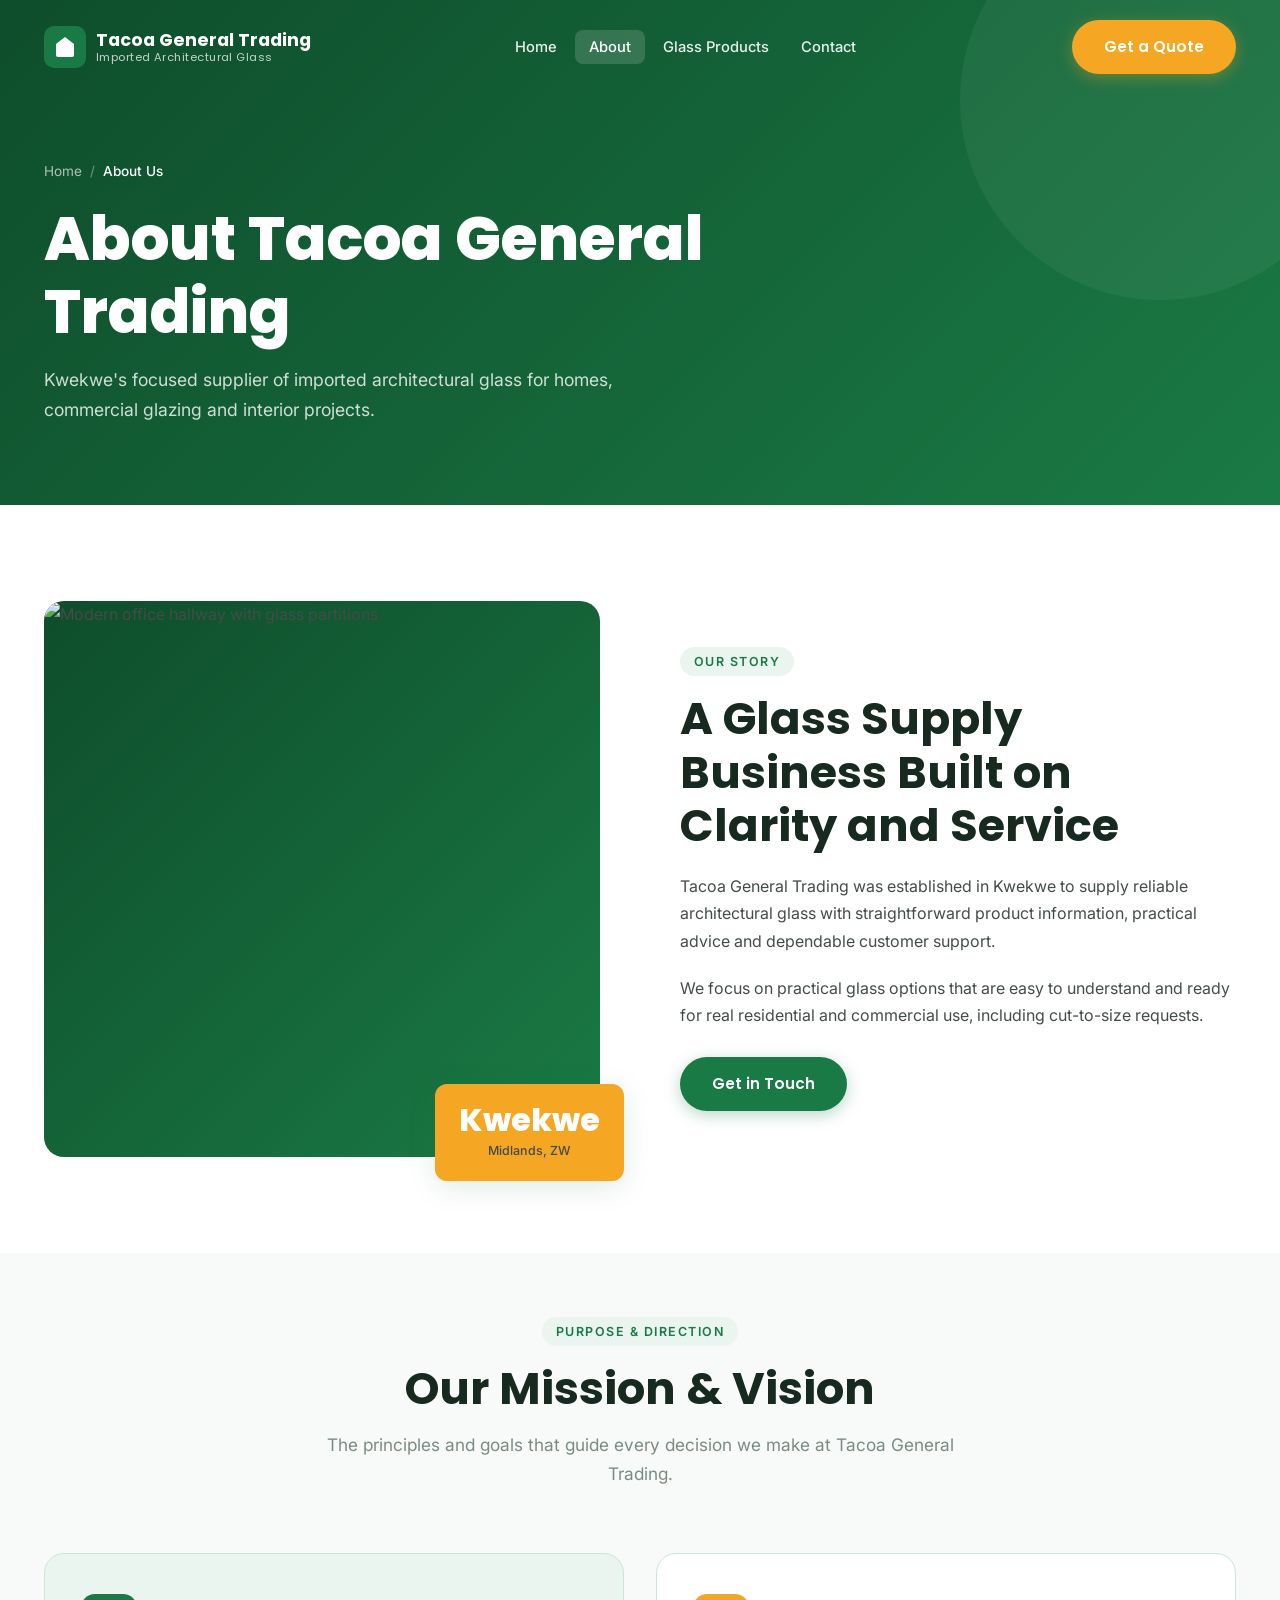
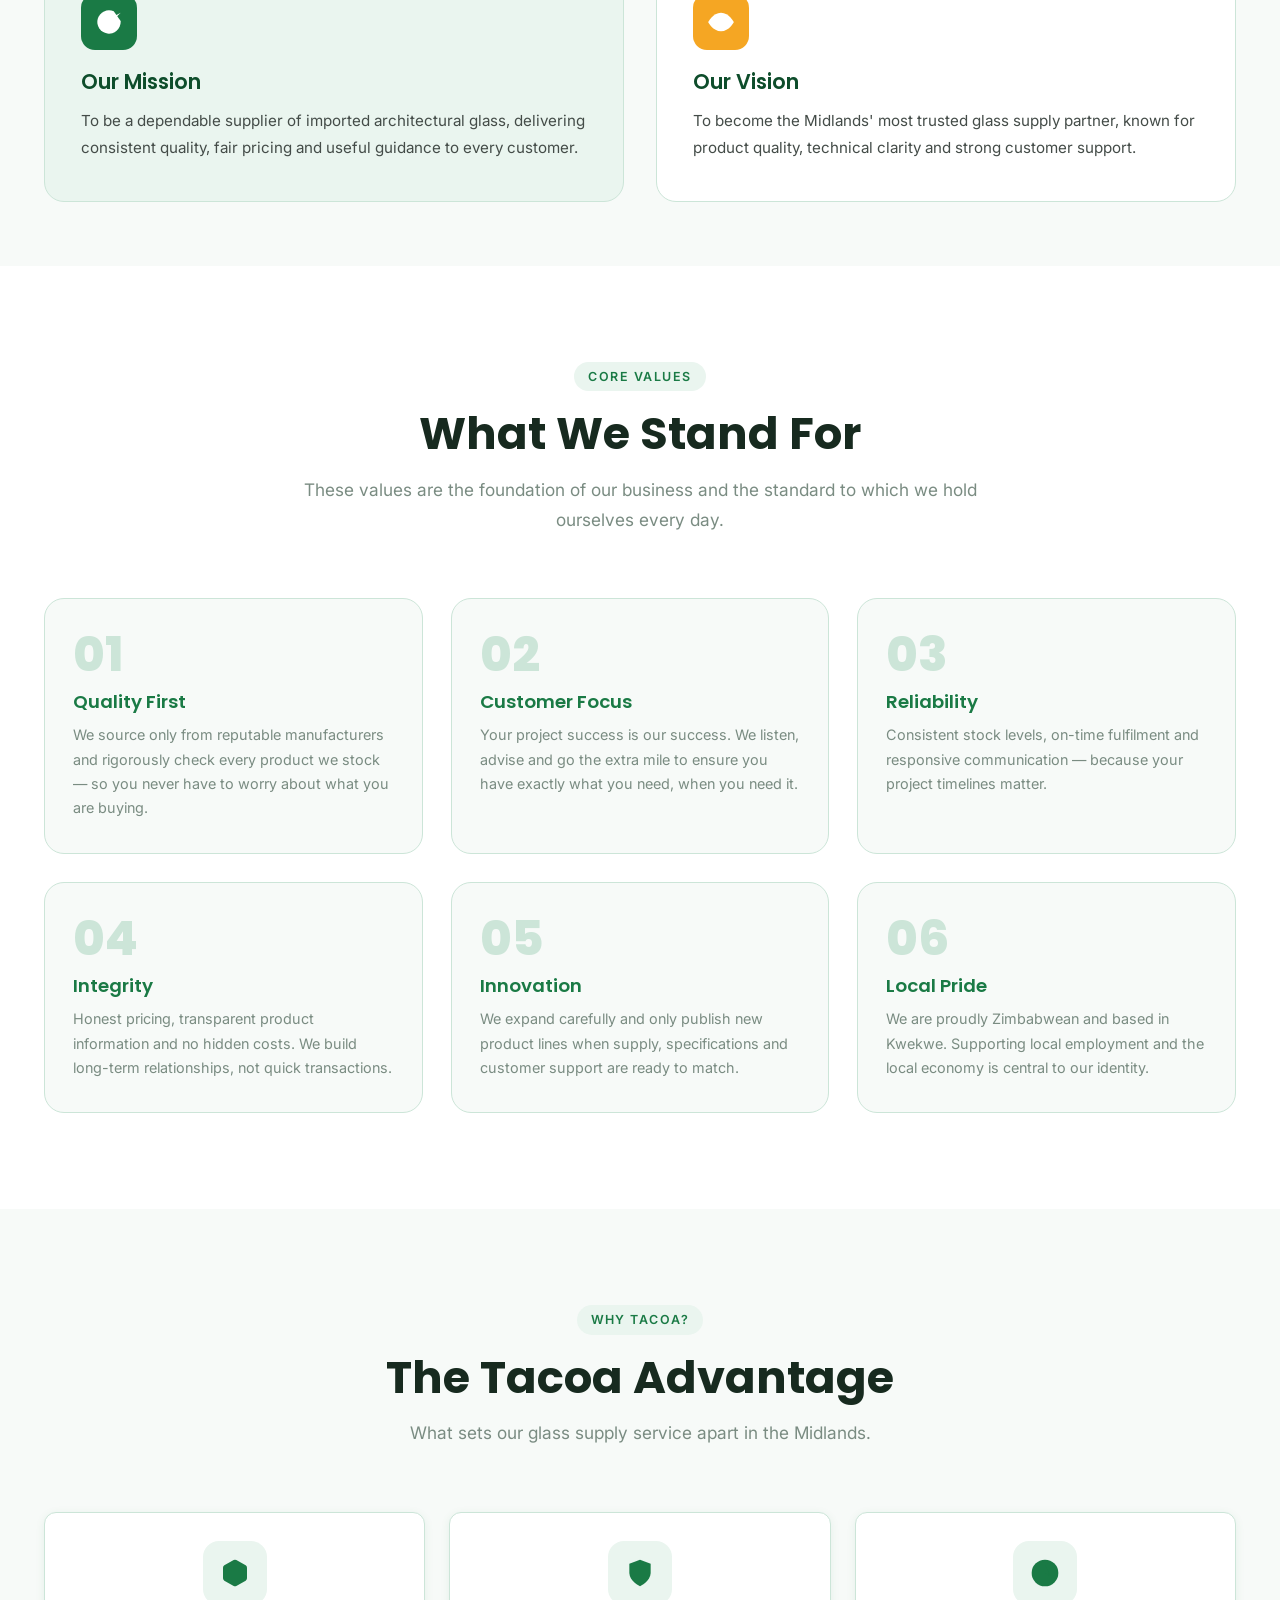
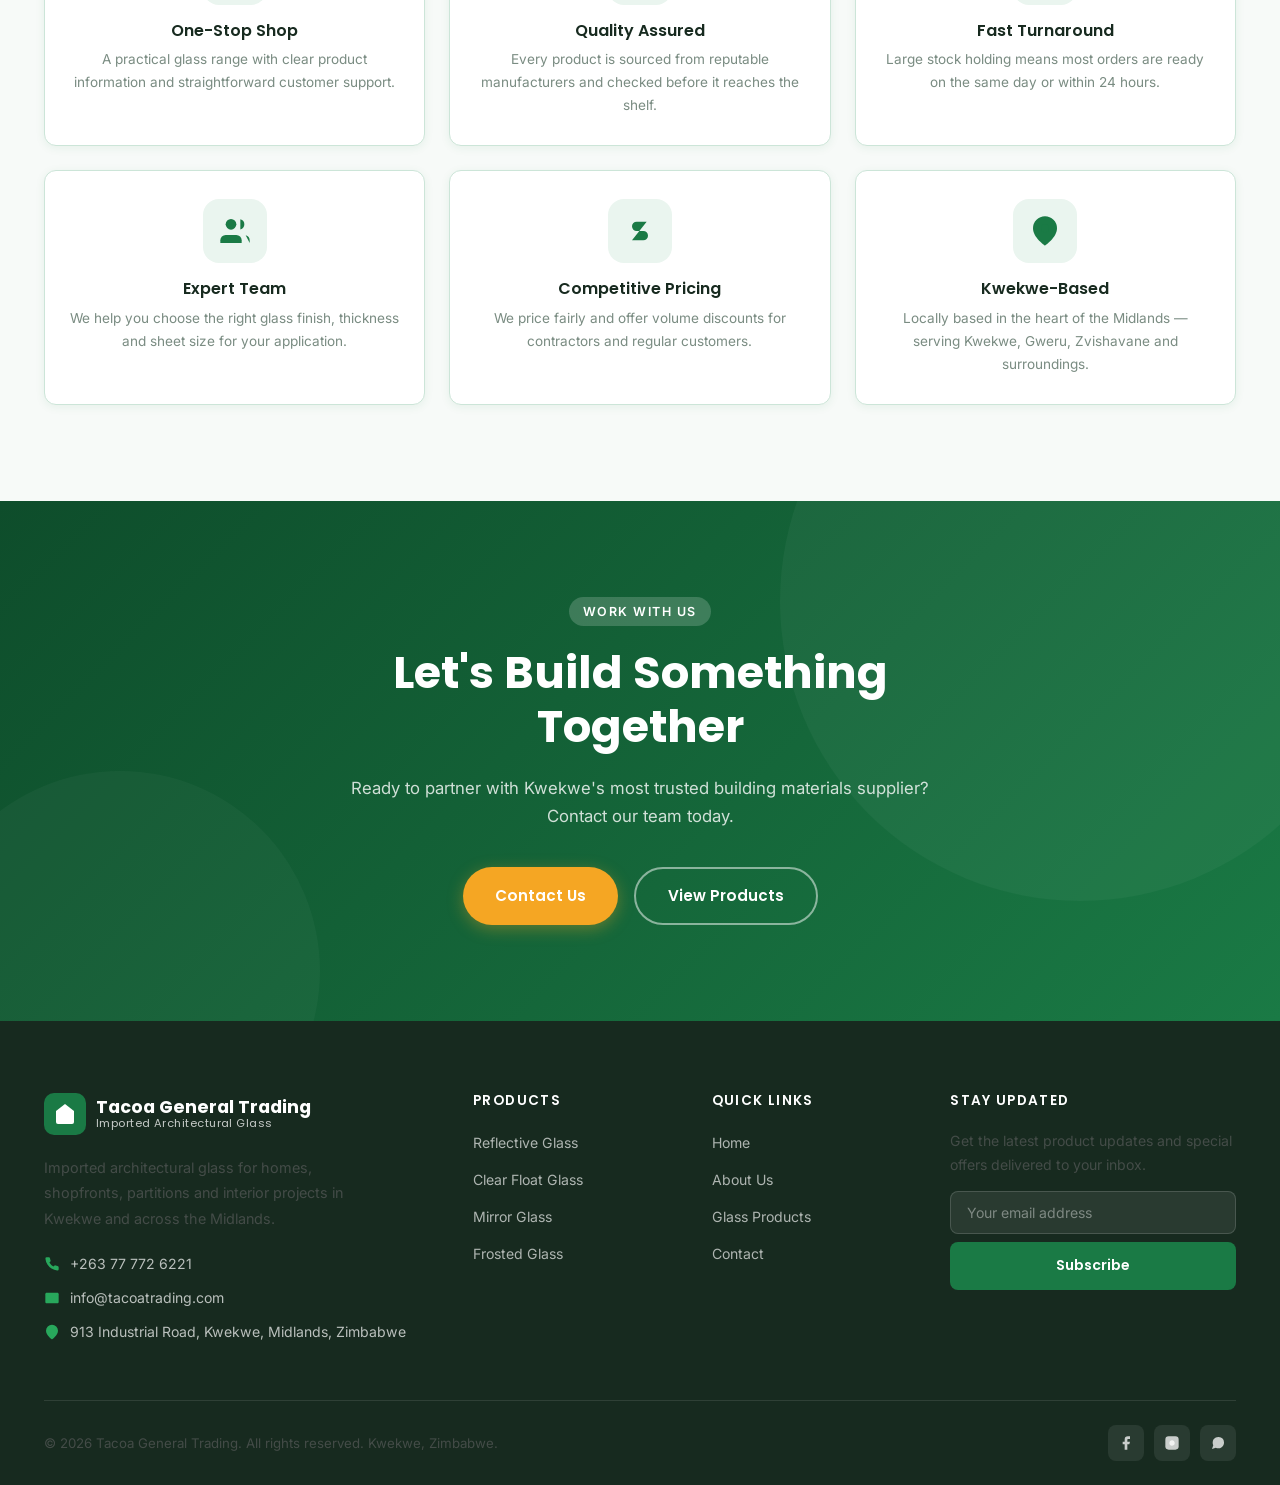
==== commit 9595b886: "Polish UX copy and improve product image relevance" ====
--- a/about.html
+++ b/about.html
@@ -72,13 +72,10 @@
           <span class="label">Our Story</span>
           <h2>A Glass Supply Business Built on Clarity and Service</h2>
           <p>
-            Tacoa General Trading was established in Kwekwe, Zimbabwe, with a clear mission: to supply reliable architectural glass with straightforward product information, practical advice, cut-to-size service and dependable customer support.
-          </p>
-          <p>
-            We recognised that contractors, shopfitters, homeowners and project buyers in Zimbabwe's heartland needed a trusted local source for glass without having to decode a crowded catalogue or travel unnecessarily to Harare or Bulawayo.
-          </p>
-          <p>
-            Our product range reflects that approach. We focus on practical glass options that are easy for customers to understand and suitable for real residential and commercial use.
+            Tacoa General Trading was established in Kwekwe to supply reliable architectural glass with straightforward product information, practical advice and dependable customer support.
+          </p>
+          <p>
+            We focus on practical glass options that are easy to understand and ready for real residential and commercial use, including cut-to-size requests.
           </p>
           <a href="contact.html" class="btn btn-primary" style="margin-top:8px;">Get in Touch</a>
         </div>
@@ -101,7 +98,7 @@
           </div>
           <h3>Our Mission</h3>
           <p>
-            To be Zimbabwe's most dependable supplier of imported architectural glass, delivering consistent quality, fair pricing and useful guidance to every customer, from the homeowner to the large-scale contractor.
+            To be a dependable supplier of imported architectural glass, delivering consistent quality, fair pricing and useful guidance to every customer.
           </p>
         </div>
         <div class="mv-card vision fade-up delay-2">
@@ -110,7 +107,7 @@
           </div>
           <h3>Our Vision</h3>
           <p>
-            To become the leading building materials trading company in the Midlands province of Zimbabwe, renowned for our product range, technical knowledge and commitment to helping the construction industry grow.
+            To become the Midlands' most trusted glass supply partner, known for product quality, technical clarity and strong customer support.
           </p>
         </div>
       </div>
@@ -166,7 +163,7 @@
       <div class="section-header fade-up">
         <span class="label">Why Tacoa?</span>
         <h2>The Tacoa Advantage</h2>
-        <p>Here is what sets us apart from other building materials suppliers in the region.</p>
+        <p>What sets our glass supply service apart in the Midlands.</p>
       </div>
       <div class="products-grid">
         <div class="product-card fade-up delay-1">
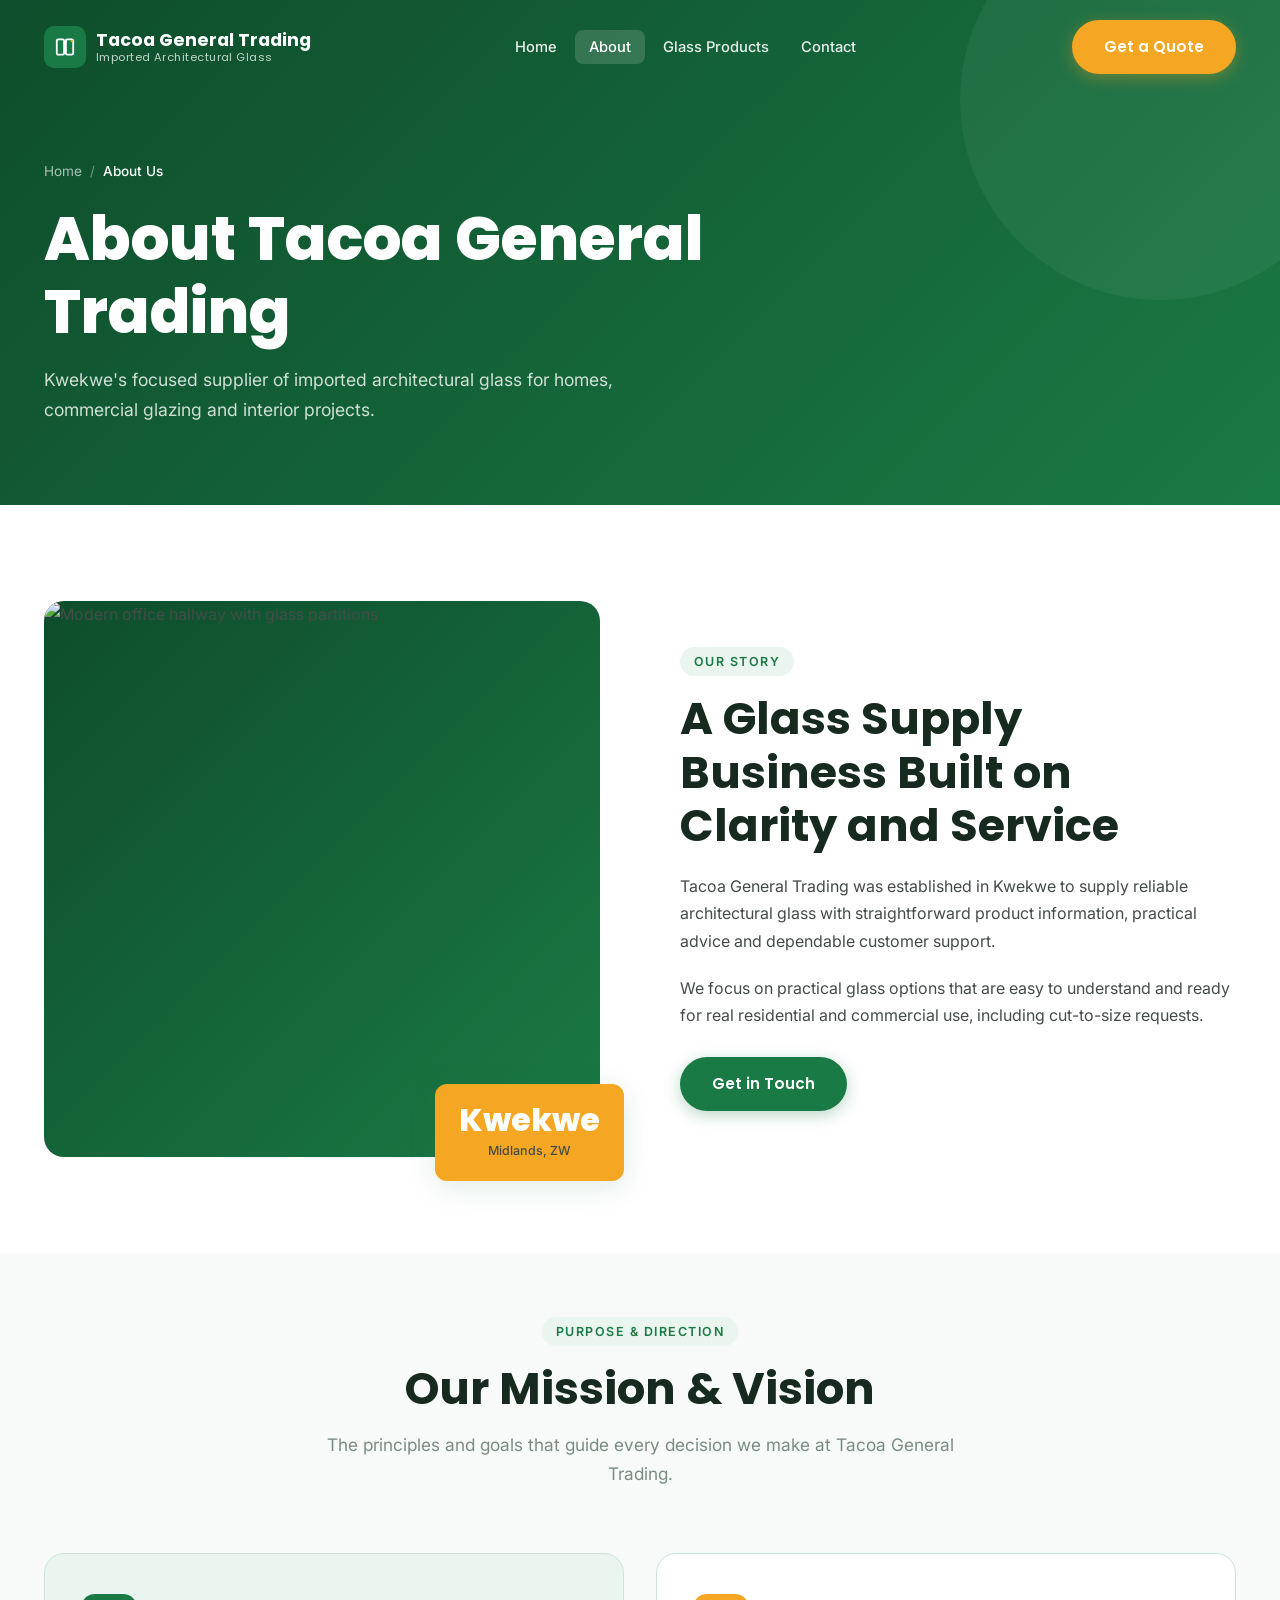
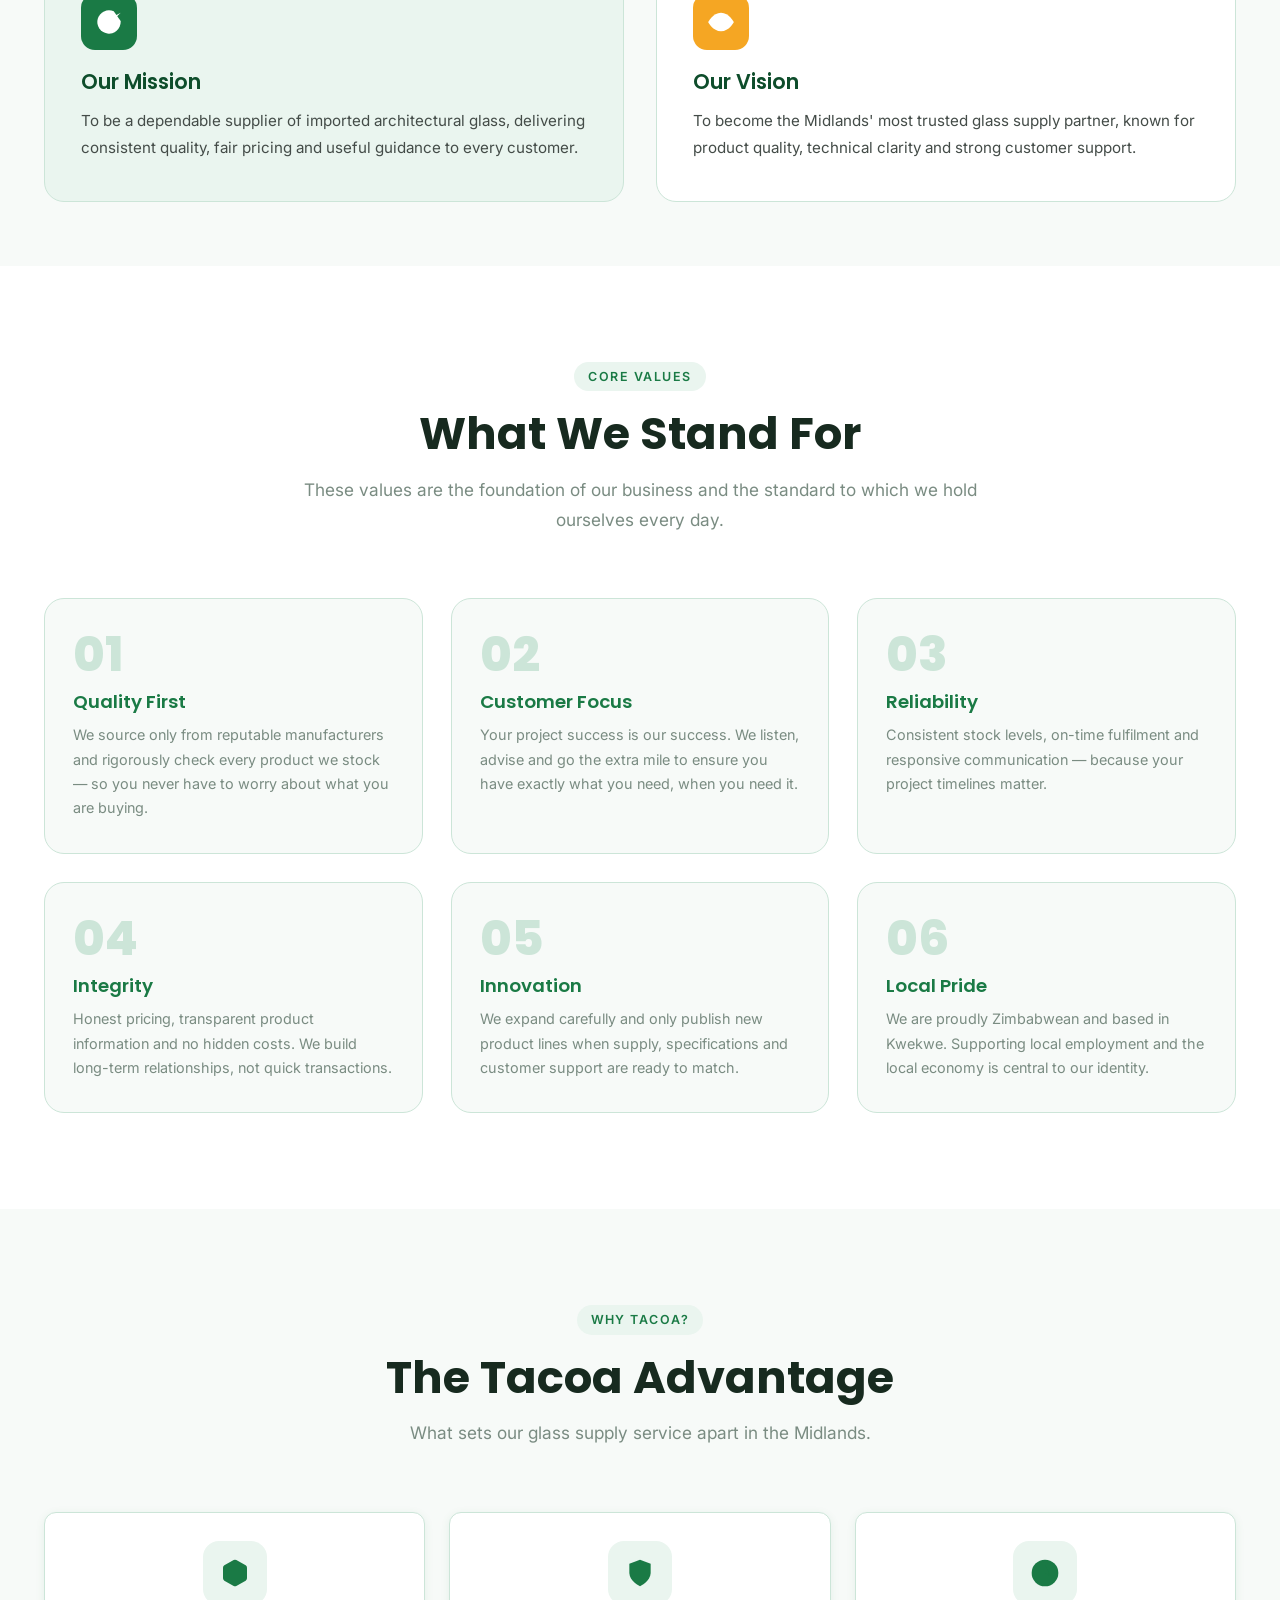
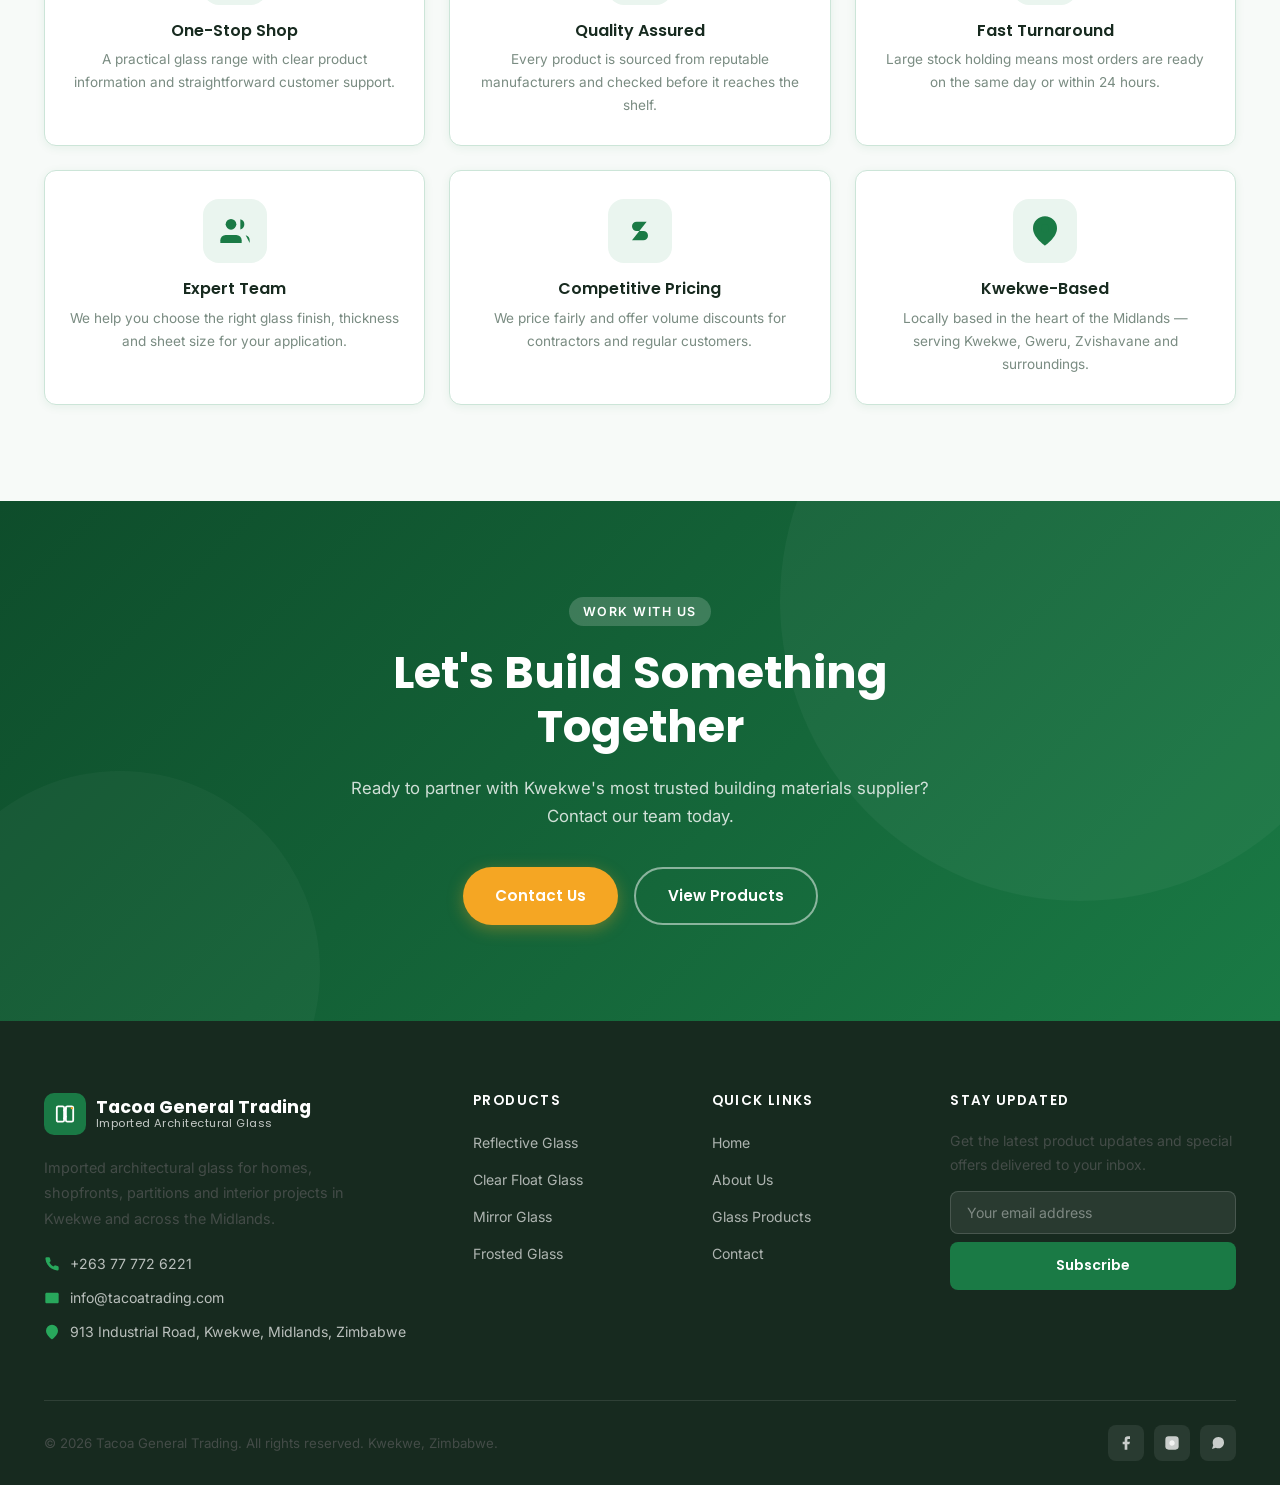
==== commit ebe8e791: "Add original Tacoa logo mark and favicon across site" ====
--- a/about.html
+++ b/about.html
@@ -6,6 +6,7 @@
   <title>About Us — Tacoa General Trading Glass Supply | Kwekwe, Zimbabwe</title>
   <meta name="description" content="Learn about Tacoa General Trading, a Kwekwe-based importer and supplier of architectural glass for residential and commercial projects." />
   <link rel="stylesheet" href="css/style.css" />
+  <link rel="icon" type="image/svg+xml" href="assets/logo/favicon.svg" />
 </head>
 <body>
 
@@ -14,9 +15,7 @@
     <div class="container">
       <div class="nav-inner">
         <a href="index.html" class="nav-logo">
-          <div class="nav-logo-icon">
-            <svg viewBox="0 0 24 24" fill="white"><path d="M3 9L12 2l9 7v11a2 2 0 01-2 2H5a2 2 0 01-2-2V9z"/><polyline points="9 22 9 12 15 12 15 22" fill="rgba(255,255,255,0.4)"/></svg>
-          </div>
+          <div class="nav-logo-icon"><img src="assets/logo/tacoa-mark.svg" alt="Tacoa logo mark" /></div>
           <div class="nav-logo-text">Tacoa General Trading<span>Imported Architectural Glass</span></div>
         </a>
         <ul class="nav-links">
@@ -219,7 +218,7 @@
       <div class="footer-grid">
         <div class="footer-brand">
           <a href="index.html" class="nav-logo" style="text-decoration:none;">
-            <div class="nav-logo-icon"><svg viewBox="0 0 24 24" fill="white"><path d="M3 9L12 2l9 7v11a2 2 0 01-2 2H5a2 2 0 01-2-2V9z"/></svg></div>
+            <div class="nav-logo-icon"><img src="assets/logo/tacoa-mark.svg" alt="Tacoa logo mark" /></div>
             <div class="nav-logo-text">Tacoa General Trading<span>Imported Architectural Glass</span></div>
           </a>
           <p>Imported architectural glass for homes, shopfronts, partitions and interior projects in Kwekwe and across the Midlands.</p>
--- a/css/style.css
+++ b/css/style.css
@@ -163,6 +163,7 @@
   flex-shrink: 0;
 }
 .nav-logo-icon svg { width: 24px; height: 24px; fill: white; }
+.nav-logo-icon img { width: 24px; height: 24px; display: block; }
 .nav-logo-text {
   font-family: 'Poppins', sans-serif;
   font-weight: 700;
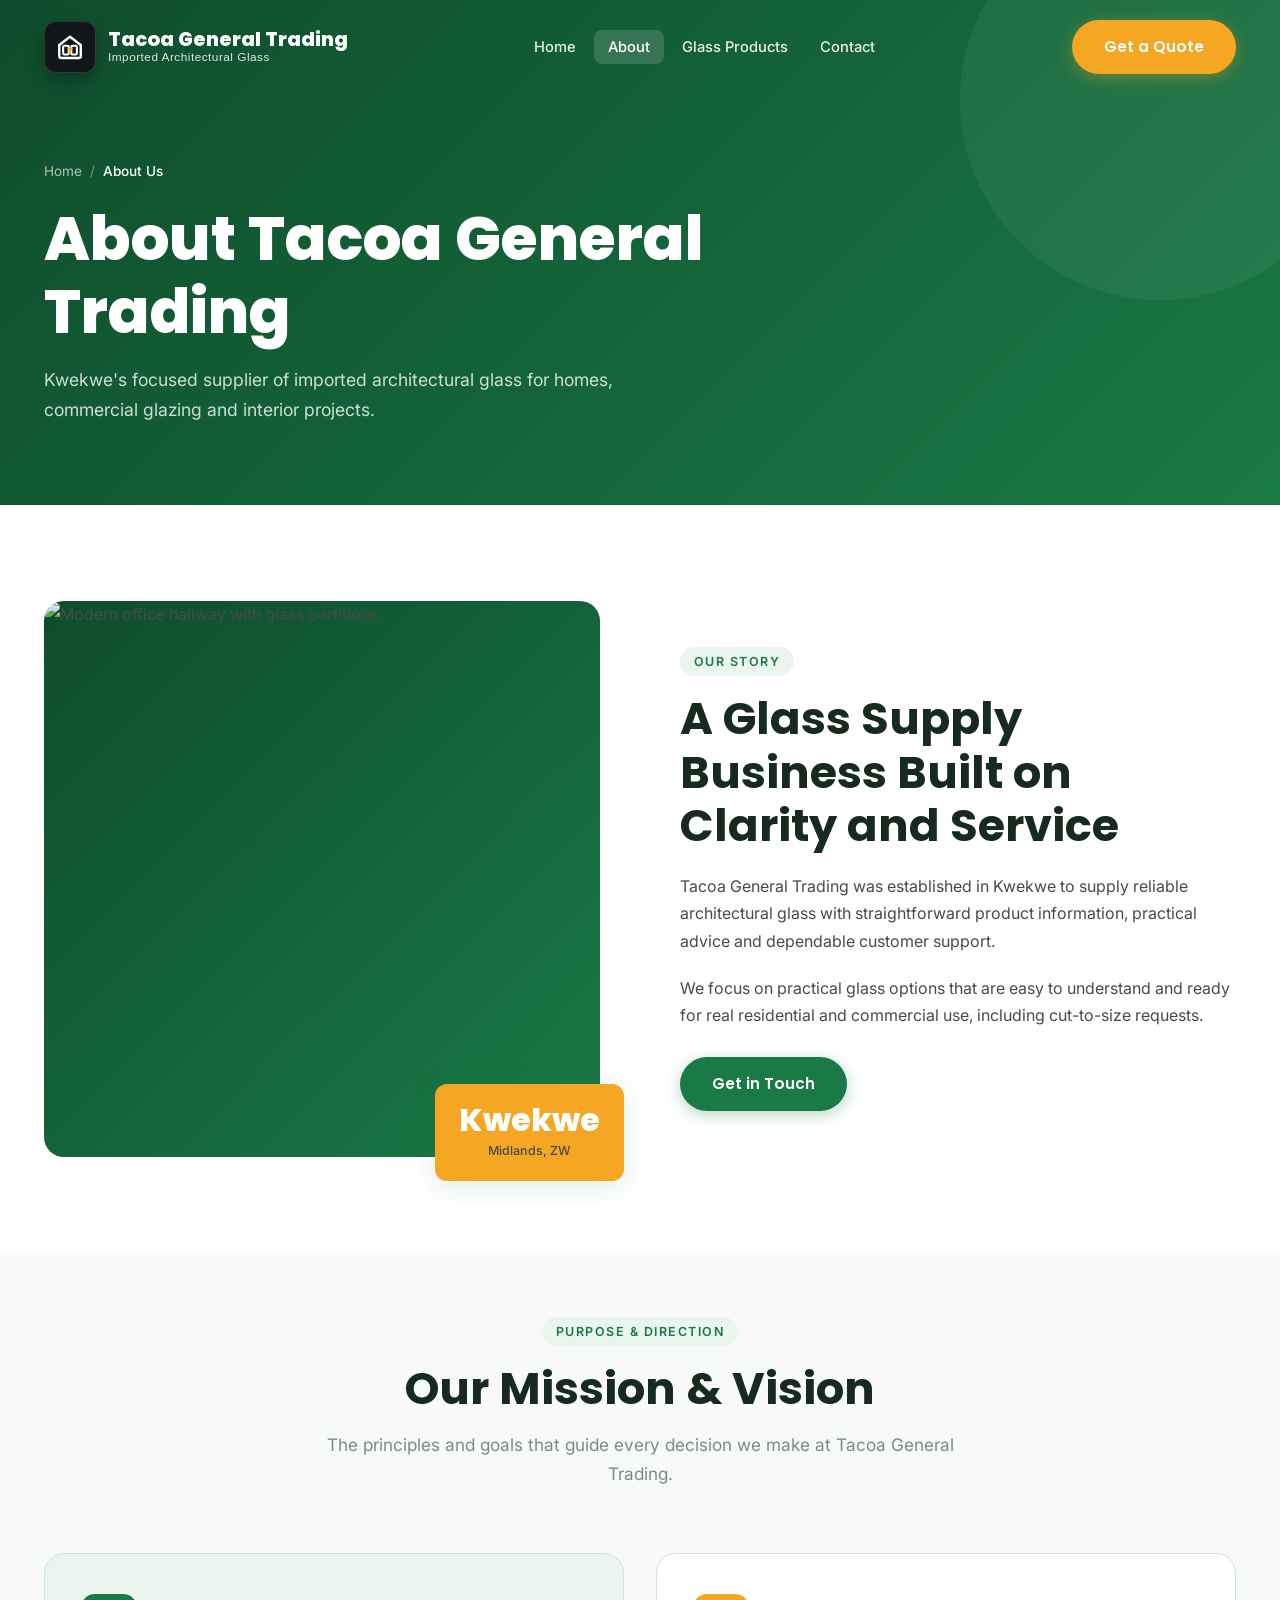
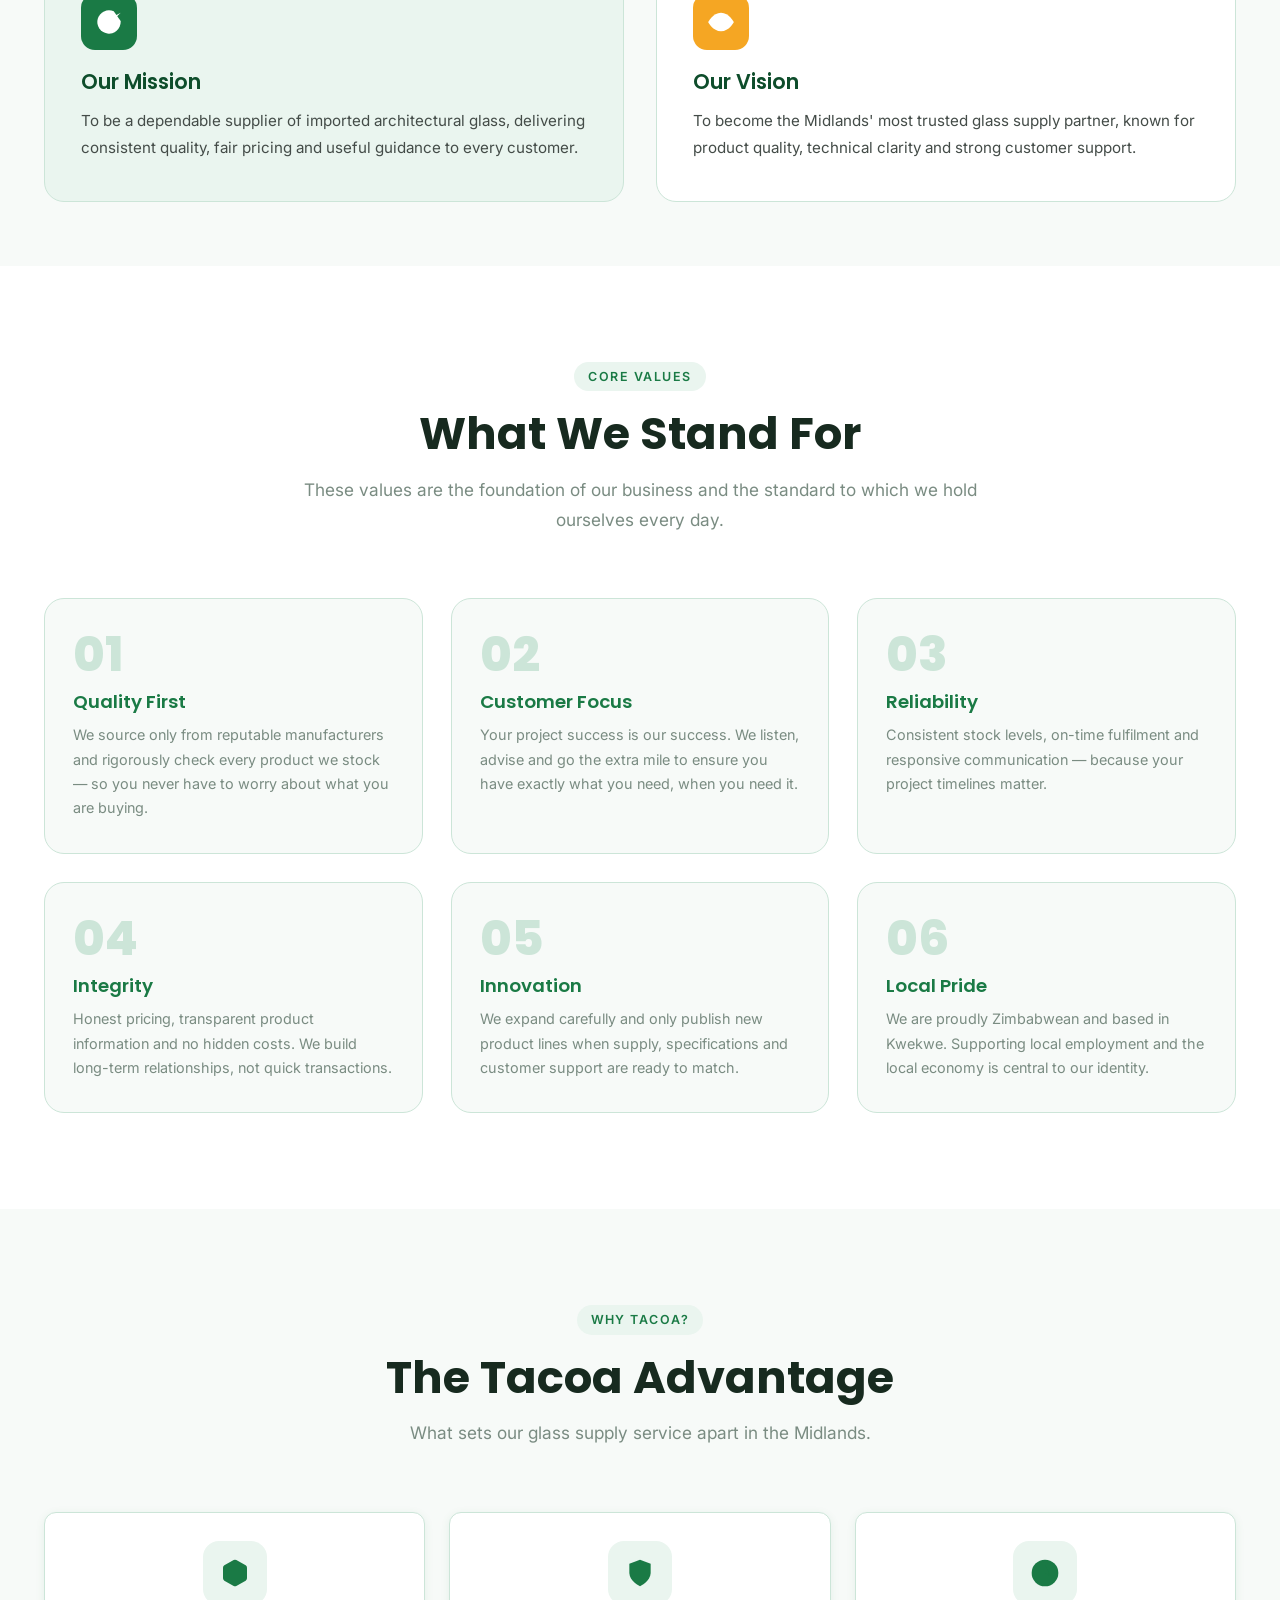
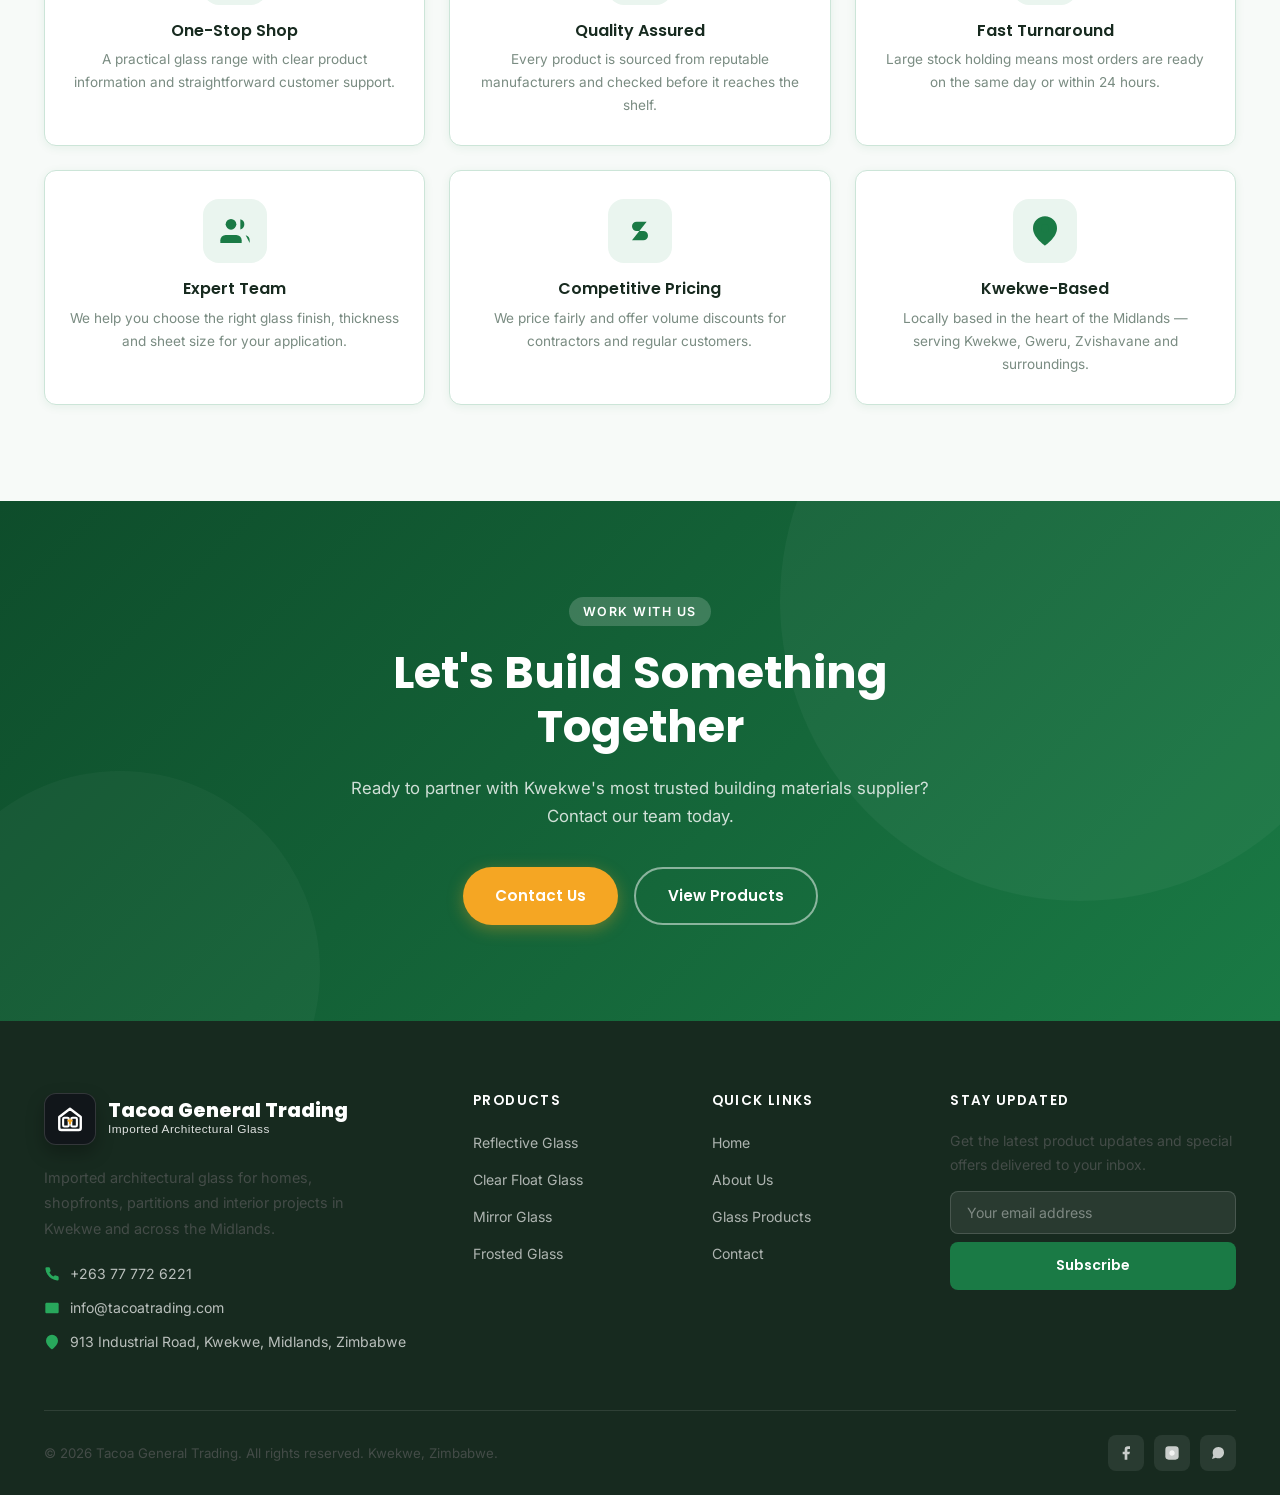
==== commit 0df6a4e6: "Switch favicon to dark tile and bust icon cache" ====
--- a/about.html
+++ b/about.html
@@ -6,7 +6,7 @@
   <title>About Us — Tacoa General Trading Glass Supply | Kwekwe, Zimbabwe</title>
   <meta name="description" content="Learn about Tacoa General Trading, a Kwekwe-based importer and supplier of architectural glass for residential and commercial projects." />
   <link rel="stylesheet" href="css/style.css" />
-  <link rel="icon" type="image/svg+xml" href="assets/logo/favicon.svg" />
+  <link rel="icon" type="image/svg+xml" href="assets/logo/favicon.svg?v=2" />
 </head>
 <body>
 
--- a/css/style.css
+++ b/css/style.css
@@ -144,6 +144,9 @@
   padding: 12px 0;
 }
 .navbar.scrolled .nav-logo-text { color: var(--primary-dark); }
+.navbar.scrolled .nav-logo-icon {
+  box-shadow: 0 8px 18px rgba(0,0,0,.22);
+}
 .navbar.scrolled .nav-link      { color: var(--text-dark); }
 .navbar.scrolled .nav-link:hover { color: var(--primary); }
 
@@ -154,29 +157,31 @@
   gap: 24px;
 }
 
-.nav-logo { display: flex; align-items: center; gap: 10px; }
+.nav-logo { display: flex; align-items: center; gap: 12px; }
 .nav-logo-icon {
-  width: 42px; height: 42px;
-  background: var(--primary);
-  border-radius: 10px;
+  width: 52px; height: 52px;
+  background: #11161a;
+  border-radius: 12px;
+  border: 1px solid rgba(255,255,255,.14);
+  box-shadow: 0 8px 18px rgba(0,0,0,.28);
   display: flex; align-items: center; justify-content: center;
   flex-shrink: 0;
 }
-.nav-logo-icon svg { width: 24px; height: 24px; fill: white; }
-.nav-logo-icon img { width: 24px; height: 24px; display: block; }
+.nav-logo-icon svg { width: 30px; height: 30px; fill: white; }
+.nav-logo-icon img { width: 30px; height: 30px; display: block; }
 .nav-logo-text {
   font-family: 'Poppins', sans-serif;
-  font-weight: 700;
-  font-size: 1.1rem;
+  font-weight: 800;
+  font-size: 1.22rem;
   color: var(--white);
   line-height: 1.15;
   transition: var(--transition);
 }
 .nav-logo-text span {
   display: block;
-  font-size: .7rem;
-  font-weight: 400;
-  opacity: .75;
+  font-size: .74rem;
+  font-weight: 500;
+  opacity: .86;
   letter-spacing: .04em;
 }
 
@@ -1094,6 +1099,9 @@
 @media (max-width: 900px) {
   .nav-links, .nav-cta { display: none; }
   .hamburger { display: flex; }
+  .nav-logo-icon { width: 48px; height: 48px; }
+  .nav-logo-icon svg, .nav-logo-icon img { width: 27px; height: 27px; }
+  .nav-logo-text { font-size: 1.1rem; }
   .hero-grid  { grid-template-columns: 1fr; }
   .hero-visual { display: none; }
   .about-grid { grid-template-columns: 1fr; }
@@ -1111,6 +1119,10 @@
   .section { padding: 64px 0; }
   h1 { font-size: 2rem; }
   h2 { font-size: 1.6rem; }
+  .nav-logo-icon { width: 44px; height: 44px; border-radius: 10px; }
+  .nav-logo-icon svg, .nav-logo-icon img { width: 24px; height: 24px; }
+  .nav-logo-text { font-size: 1rem; }
+  .nav-logo-text span { font-size: .68rem; }
   .products-grid  { grid-template-columns: 1fr; }
   .values-grid    { grid-template-columns: 1fr; }
   .footer-grid    { grid-template-columns: 1fr; gap: 36px; }
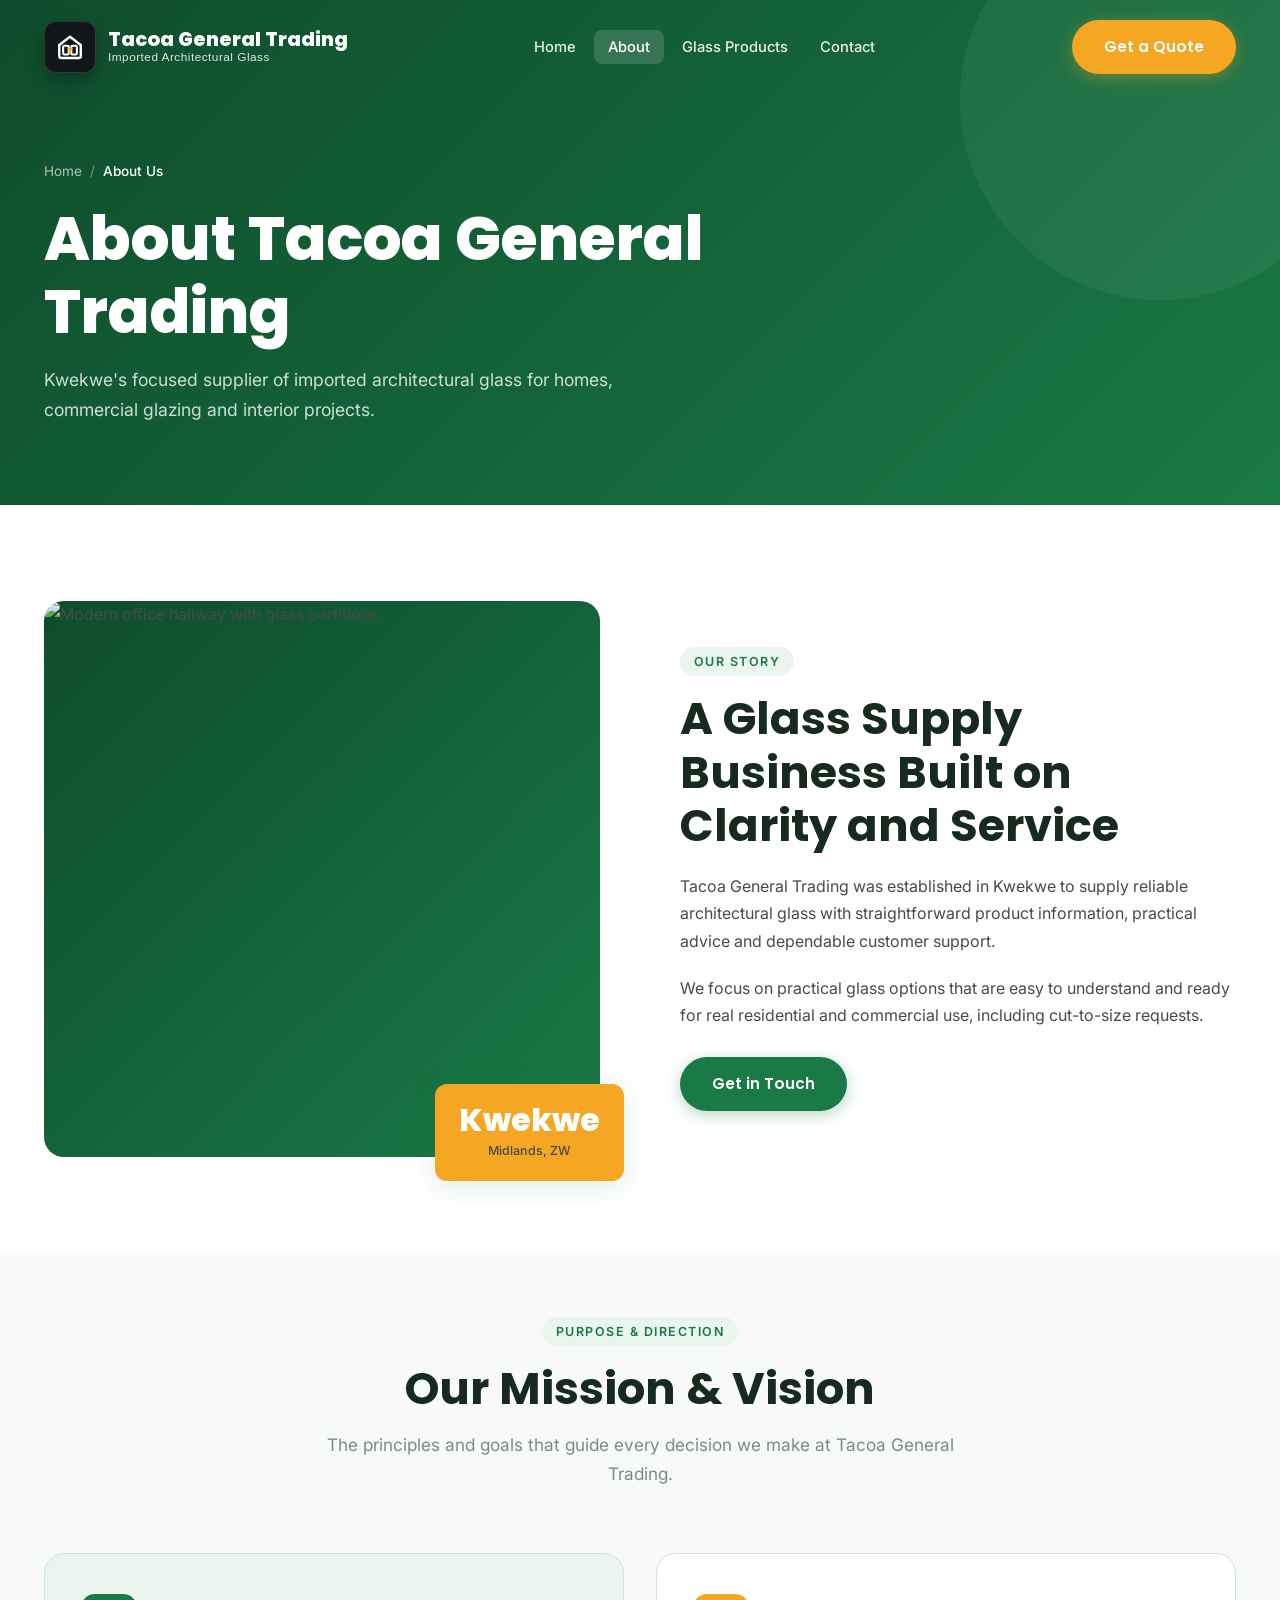
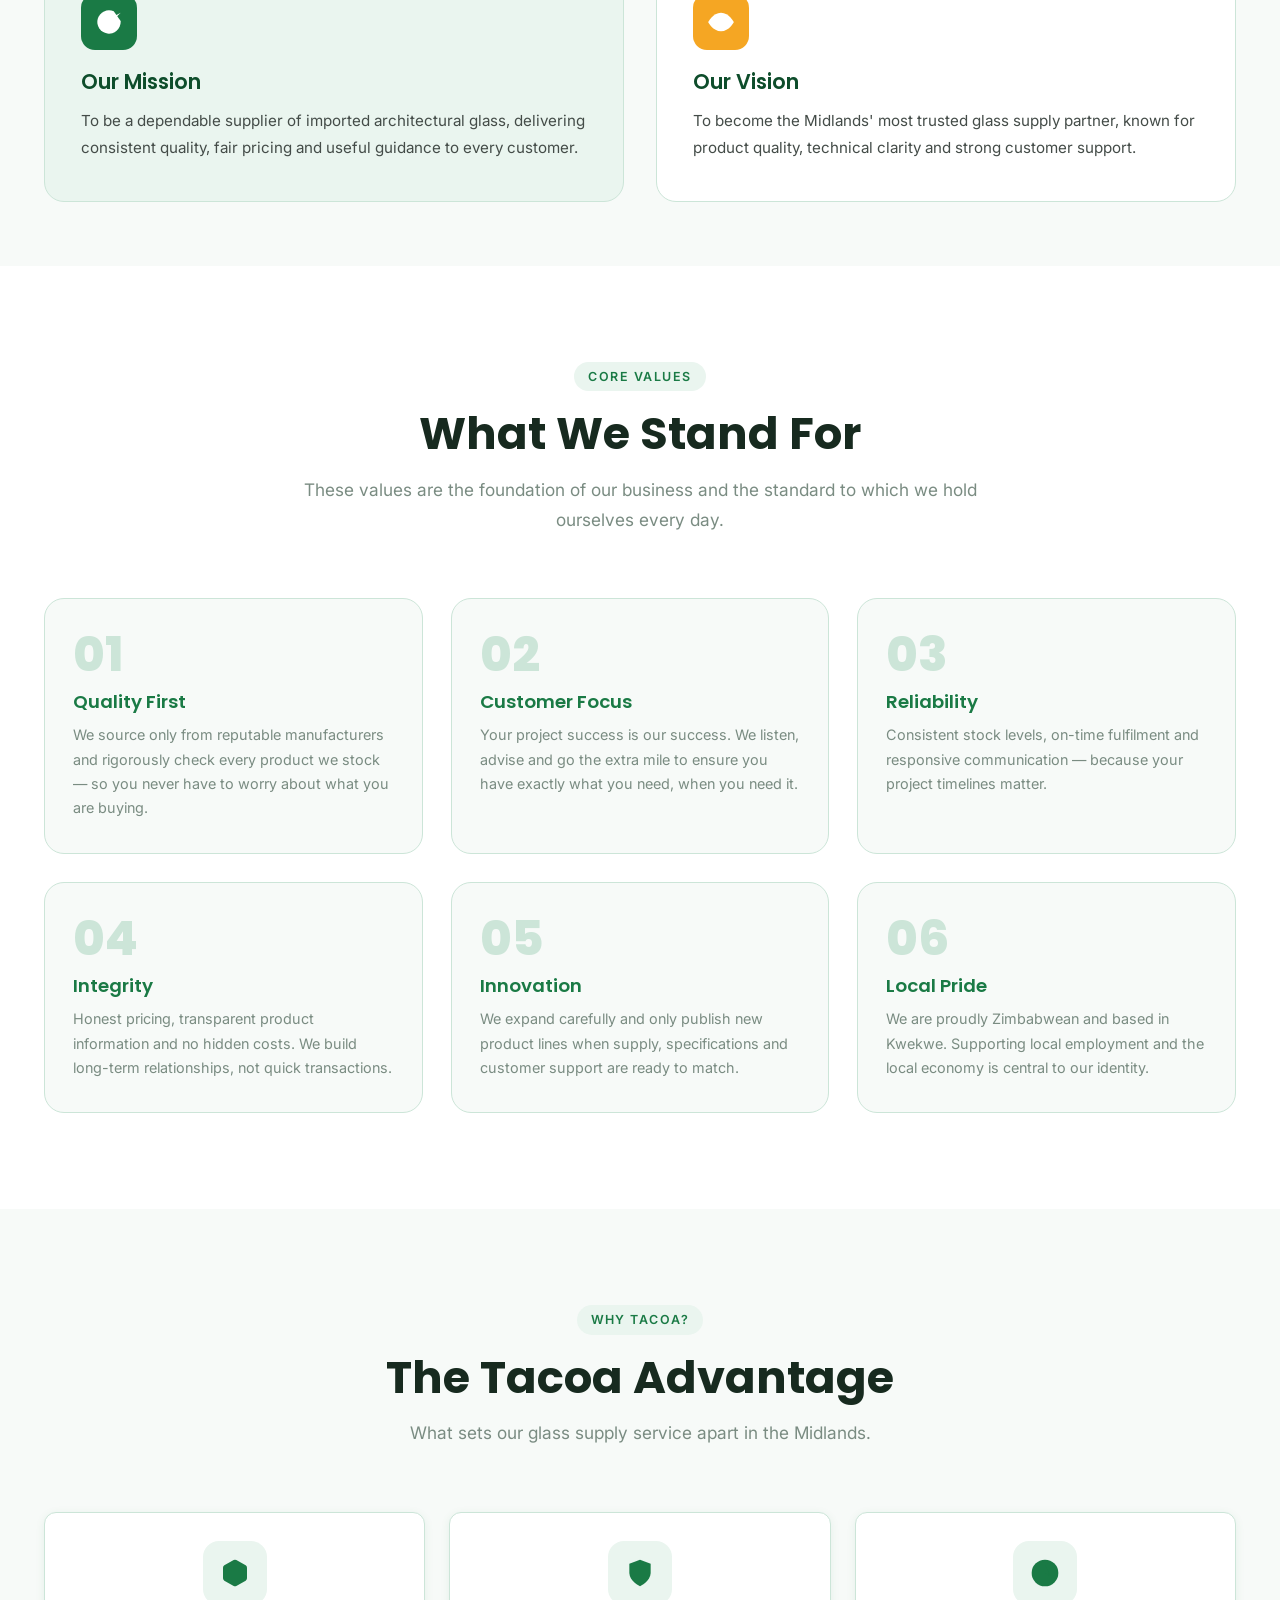
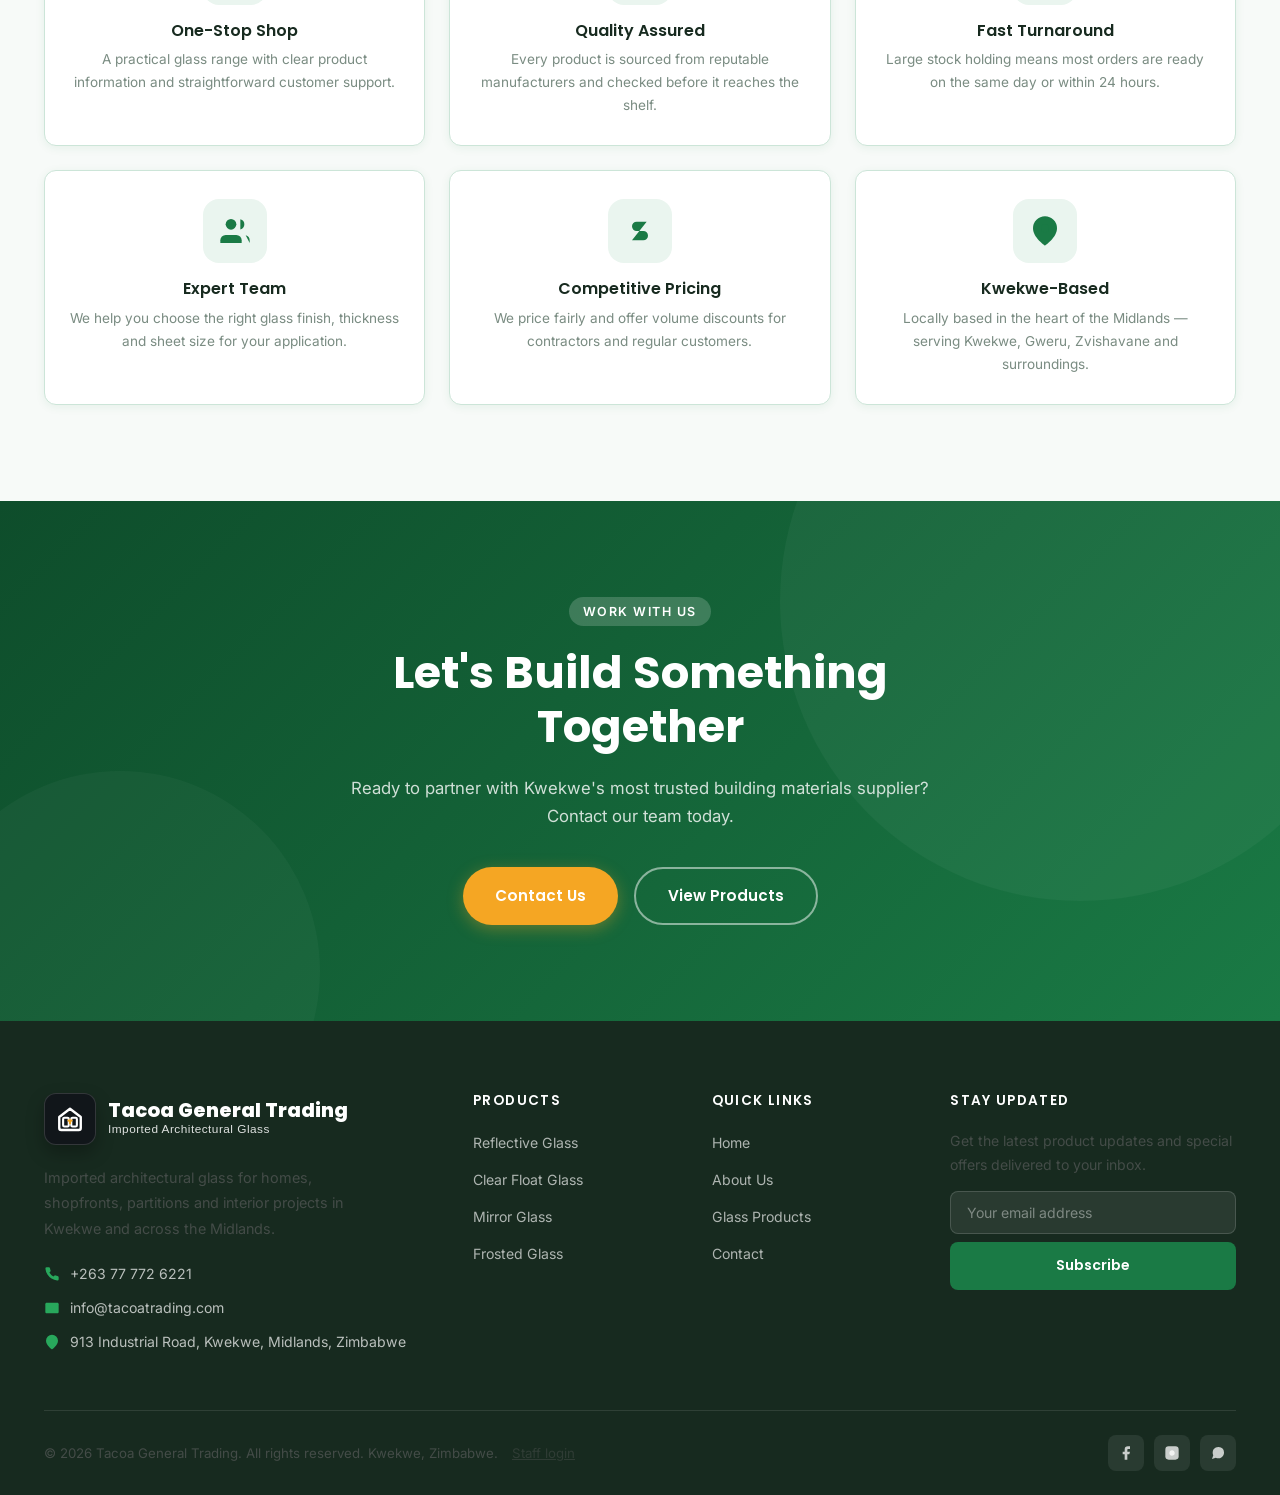
==== commit c05f51bd: "Add Staff login link to footer" ====
--- a/about.html
+++ b/about.html
@@ -256,7 +256,7 @@
         </div>
       </div>
       <div class="footer-bottom">
-        <p>&copy; 2026 Tacoa General Trading. All rights reserved. Kwekwe, Zimbabwe.</p>
+        <p>&copy; 2026 Tacoa General Trading. All rights reserved. Kwekwe, Zimbabwe. <a href="admin.html" class="staff-link">Staff login</a></p>
         <div class="social-links">
           <a href="#" class="social-link" aria-label="Facebook"><svg viewBox="0 0 24 24" fill="currentColor"><path d="M18 2h-3a5 5 0 00-5 5v3H7v4h3v8h4v-8h3l1-4h-4V7a1 1 0 011-1h3z"/></svg></a>
           <a href="#" class="social-link" aria-label="Instagram"><svg viewBox="0 0 24 24" fill="currentColor"><rect x="2" y="2" width="20" height="20" rx="5" ry="5"/><path d="M16 11.37A4 4 0 1112.63 8 4 4 0 0116 11.37z"/><line x1="17.5" y1="6.5" x2="17.51" y2="6.5"/></svg></a>
--- a/css/style.css
+++ b/css/style.css
@@ -877,6 +877,8 @@
   flex-wrap: wrap;
 }
 .footer-bottom p { font-size: .83rem; }
+.footer-bottom .staff-link { margin-left: 10px; opacity: .55; text-decoration: underline; }
+.footer-bottom .staff-link:hover { opacity: 1; }
 .social-links { display: flex; gap: 10px; }
 .social-link {
   width: 36px; height: 36px;
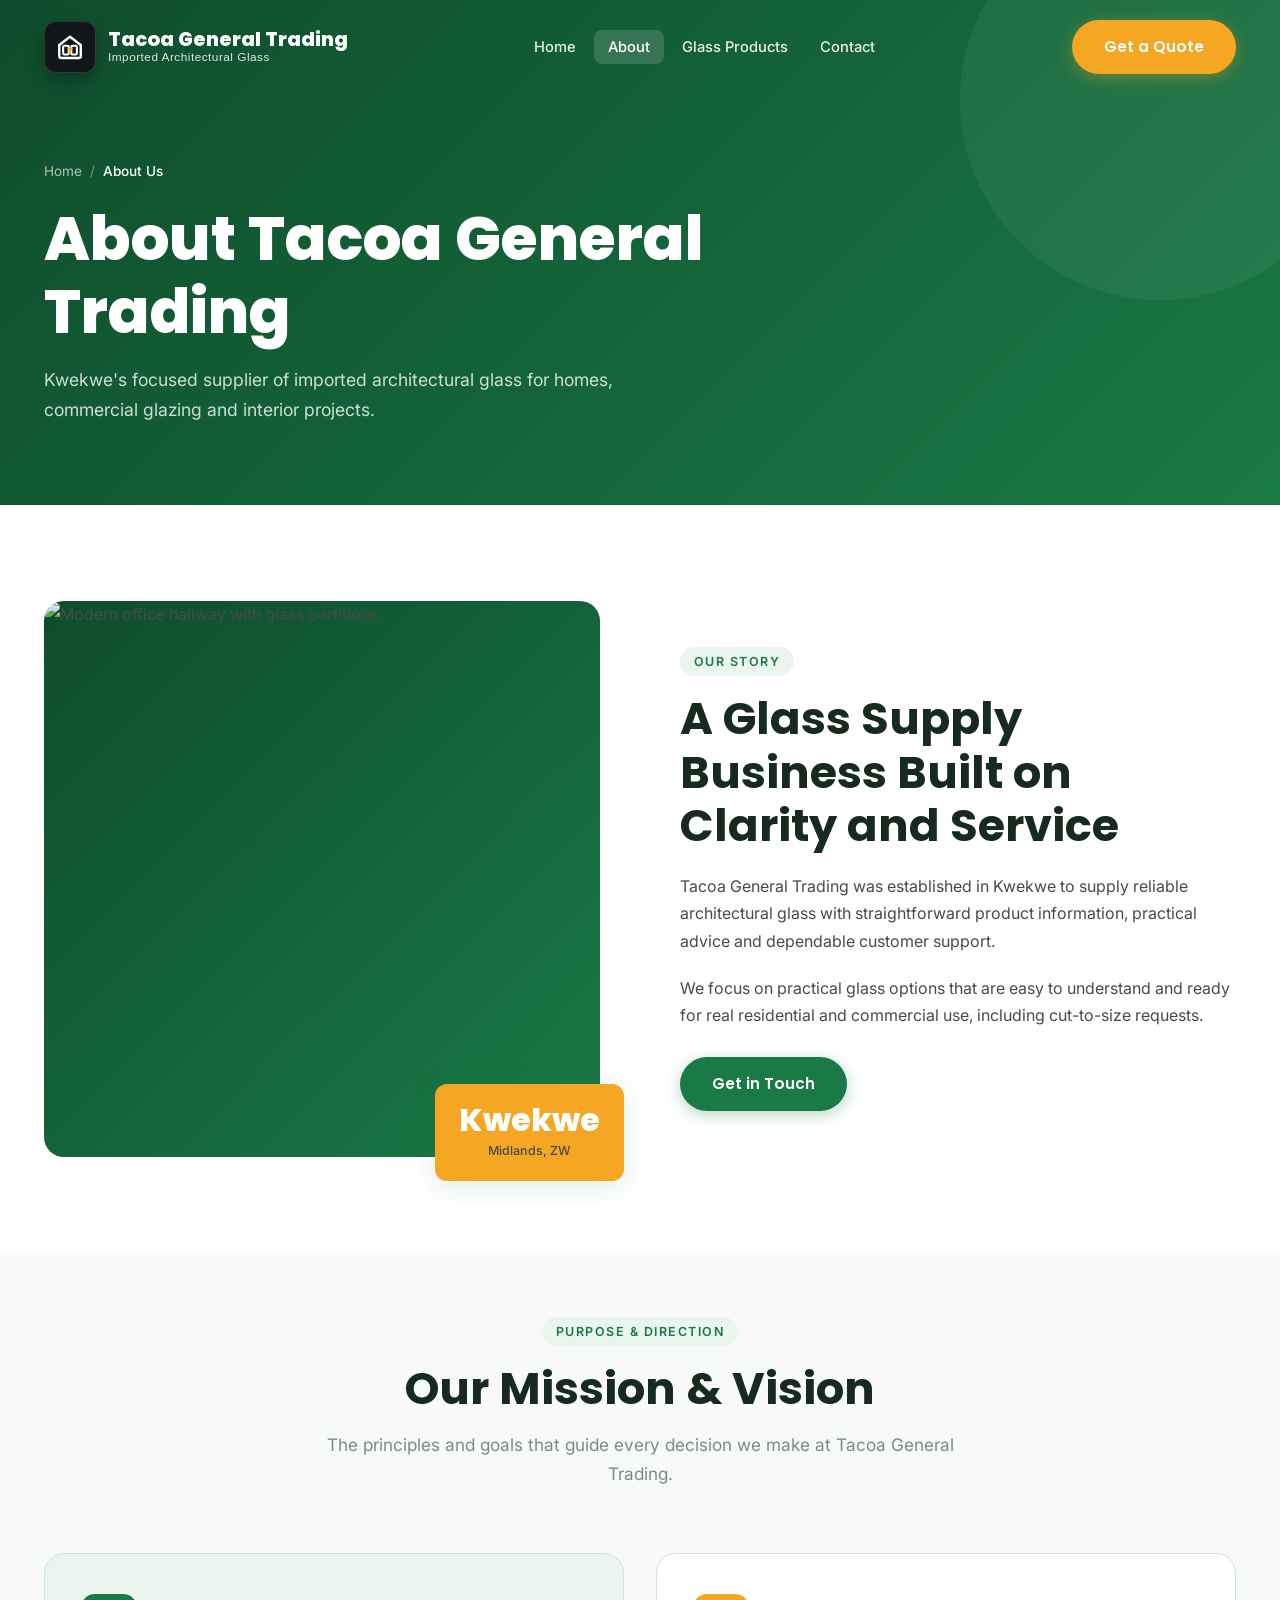
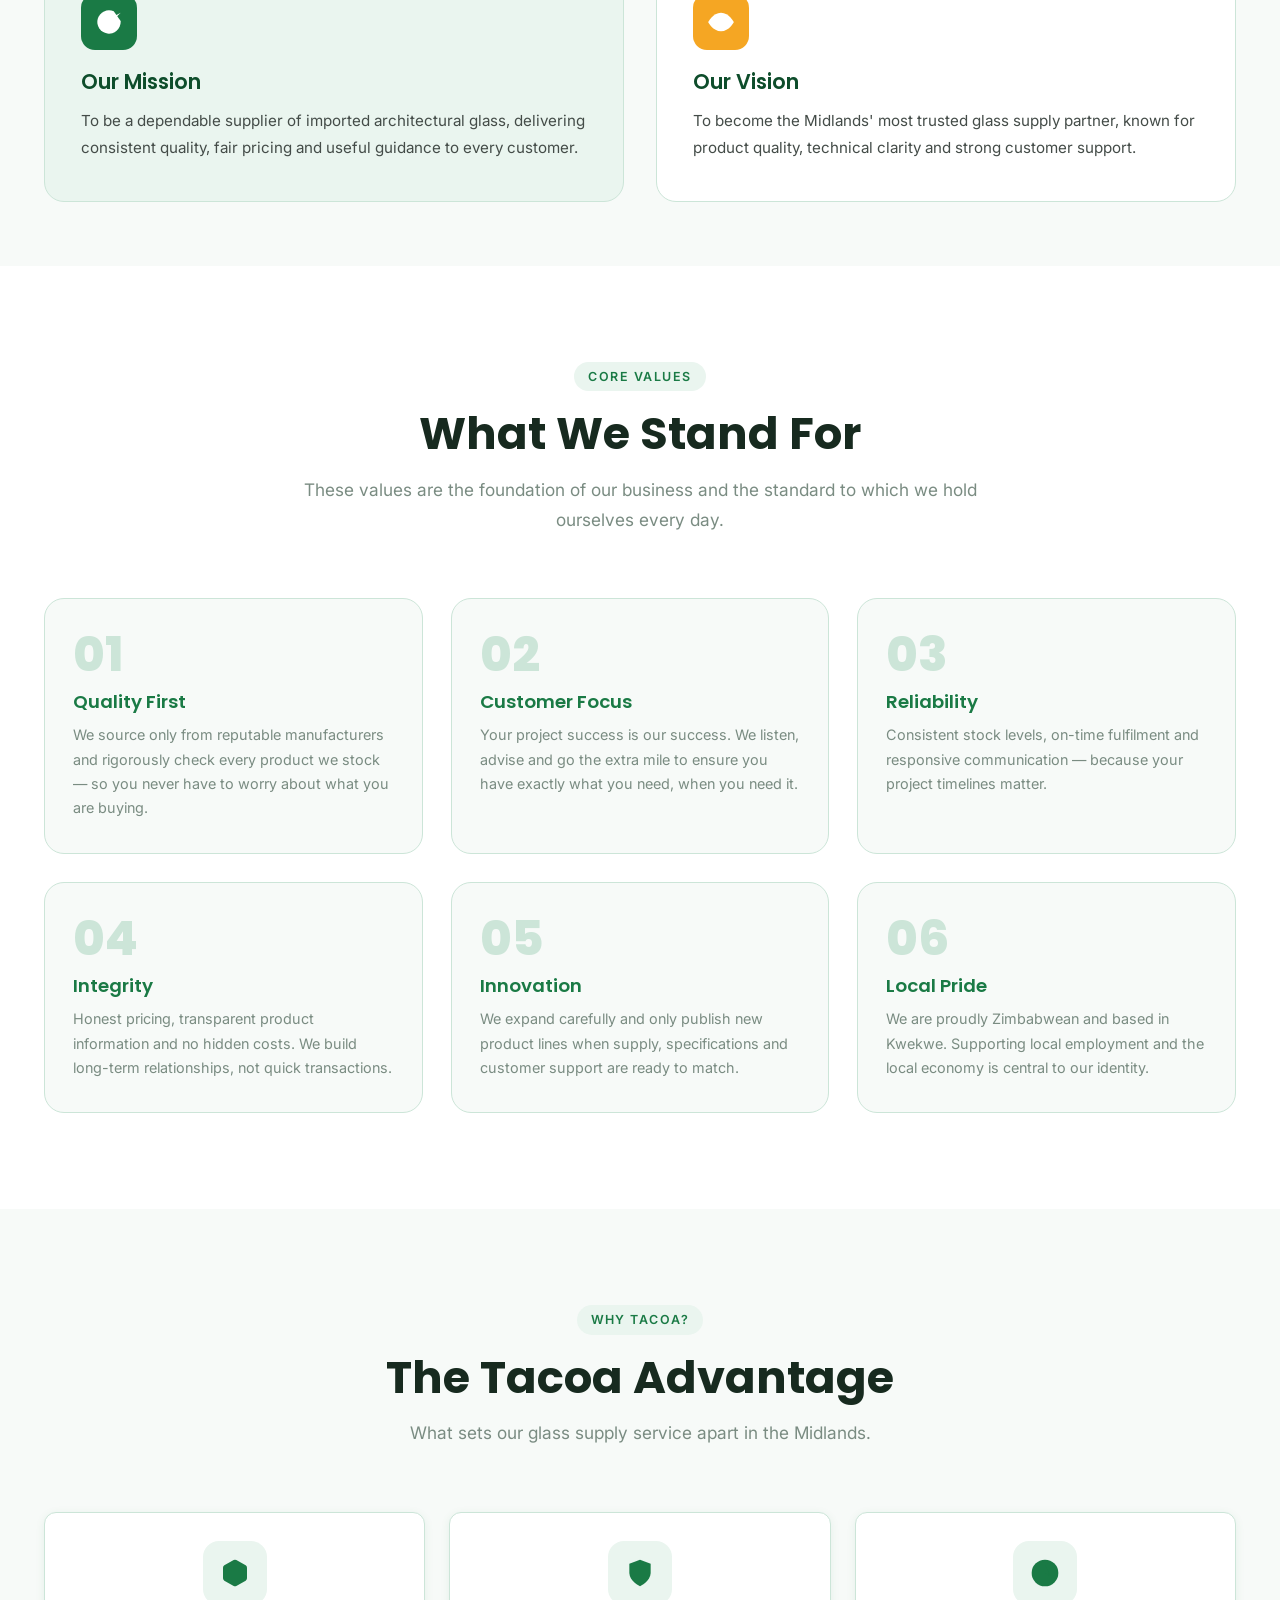
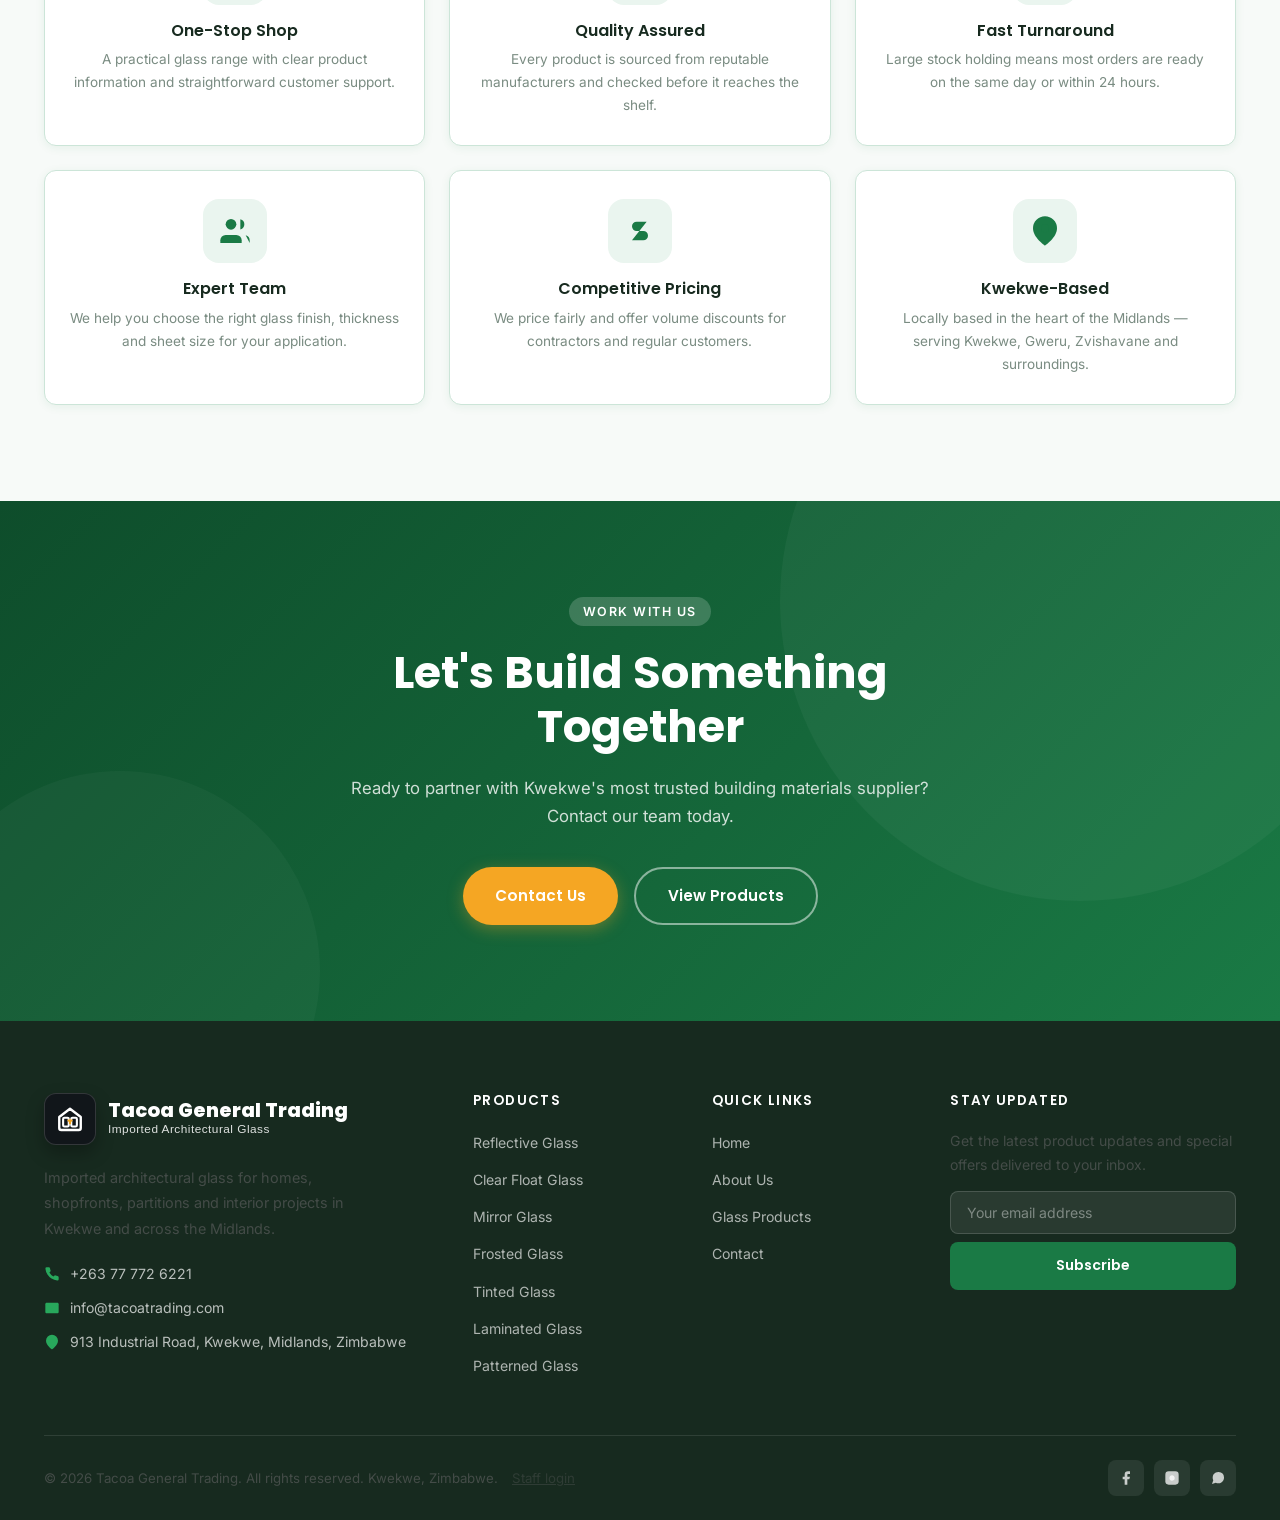
==== commit 9b28f013: "Add Ford Blue, Black, Laminated and Karatachi glass to public pages" ====
--- a/about.html
+++ b/about.html
@@ -235,6 +235,9 @@
             <li><a href="products.html#clear-float">Clear Float Glass</a></li>
             <li><a href="products.html#mirror">Mirror Glass</a></li>
             <li><a href="products.html#frosted">Frosted Glass</a></li>
+            <li><a href="products.html#tinted">Tinted Glass</a></li>
+            <li><a href="products.html#laminated">Laminated Glass</a></li>
+            <li><a href="products.html#patterned">Patterned Glass</a></li>
           </ul>
         </div>
         <div class="footer-col">
